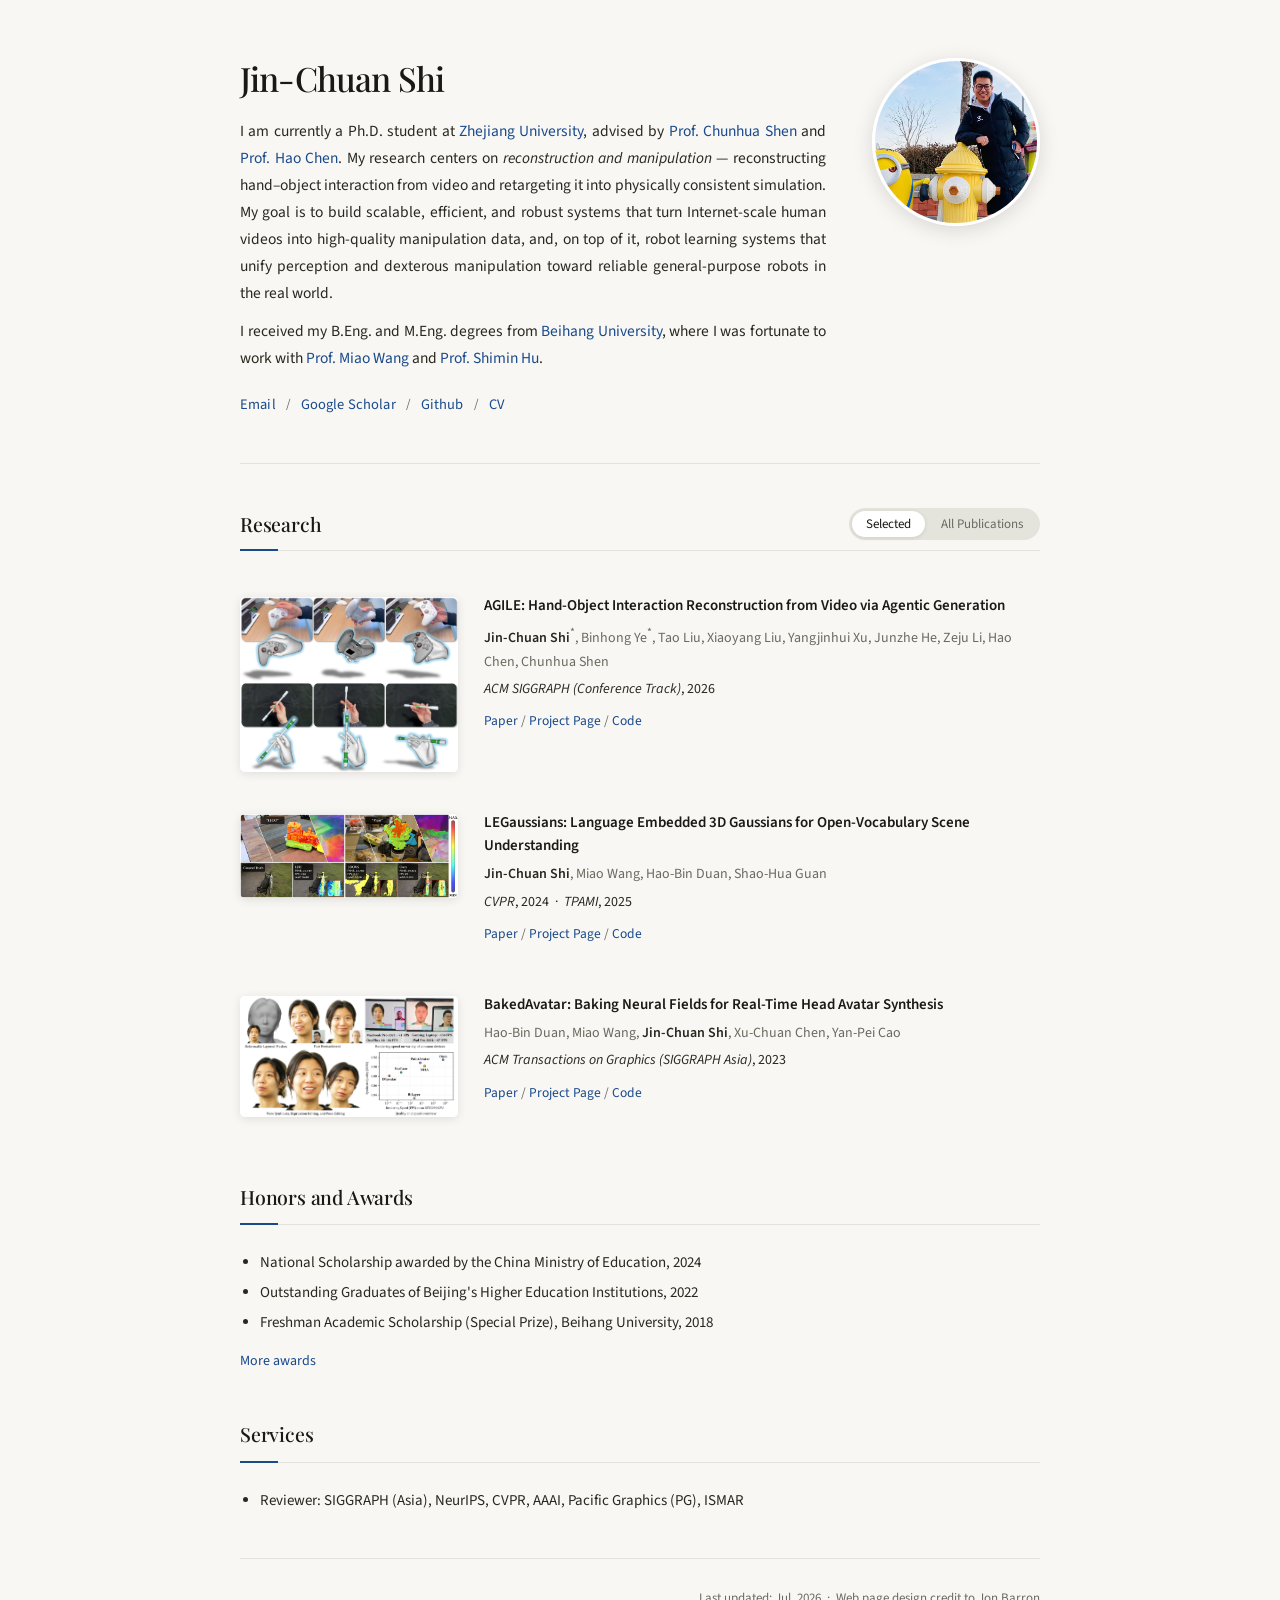
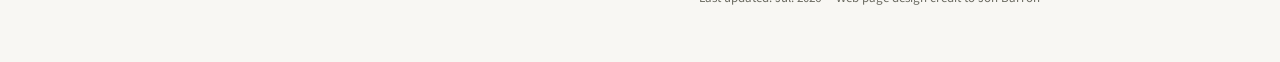
==== index.html @ 2dc66982 "homepage: sync reviewer list with CV (add CVPR, AAAI; drop publisher prefixes)" ====
<!DOCTYPE HTML>
<html lang="en">

<head>
  <meta charset="UTF-8">
  <title>Jin-Chuan Shi</title>
  <meta name="author" content="Jin-Chuan Shi">
  <meta name="viewport" content="width=device-width, initial-scale=1">
  <link rel="preconnect" href="https://fonts.googleapis.com">
  <link rel="preconnect" href="https://fonts.gstatic.com" crossorigin>
  <link href="https://fonts.googleapis.com/css2?family=Playfair+Display:wght@400;500;600&family=Source+Sans+3:ital,wght@0,300;0,400;0,600;1,400&display=swap" rel="stylesheet">
  <link rel="stylesheet" type="text/css" href="stylesheet.css">
  <link rel="icon" href="img/jinchuan.jpg">
</head>

<body>
  <div class="container">

    <!-- ① PROFILE -->
    <header class="profile-section">
      <div class="bio">
        <h1 class="name">Jin-Chuan Shi</h1>
        <div class="bio-text">
          <p>
            I am currently a Ph.D. student at <a href="https://www.zju.edu.cn/">Zhejiang University</a>,
            advised by <a href="https://cshen.github.io/">Prof. Chunhua Shen</a> and
            <a href="https://stan-haochen.github.io/">Prof. Hao Chen</a>.
            My research centers on <em>reconstruction and manipulation</em> — reconstructing
            hand–object interaction from video and retargeting it into physically consistent
            simulation. My goal is to build scalable, efficient, and robust systems that turn
            Internet-scale human videos into high-quality manipulation data, and, on top of it,
            robot learning systems that unify perception and dexterous manipulation toward
            reliable general-purpose robots in the real world.
          </p>
          <p>
            I received my B.Eng. and M.Eng. degrees from <a href="https://www.buaa.edu.cn/">Beihang University</a>,
            where I was fortunate to work with <a href="http://miaowang.me/">Prof. Miao Wang</a> and
            <a href="https://cg.cs.tsinghua.edu.cn/shimin.htm">Prof. Shimin Hu</a>.
          </p>
        </div>
        <nav class="social-links">
          <a href="mailto:jinchuanshi@zju.edu.cn">Email</a>
          <span class="divider">/</span>
          <a href="https://scholar.google.com/citations?user=N1Imm0oAAAAJ">Google Scholar</a>
          <span class="divider">/</span>
          <a href="https://github.com/Chuan-10">Github</a>
          <span class="divider">/</span>
          <a href="cv/cv.pdf">CV</a>
          <!-- <span class="divider">/</span>
          <a href="blog/index.html">Blog</a> -->
        </nav>
      </div>
      <div class="photo-wrapper">
        <a href="img/jinchuan.jpg">
          <img src="img/jinchuan.jpg" alt="Jin-Chuan Shi" class="profile-photo">
        </a>
      </div>
    </header>

    <!-- ② RESEARCH (tabbed: Selected / All Publications) -->
    <section id="research">
      <div class="research-header">
        <h2 class="section-heading-inline">Research</h2>
        <div class="tab-toggle">
          <button class="tab-btn active" onclick="showResearchTab('selected')">Selected</button>
          <button class="tab-btn" onclick="showResearchTab('all')">All Publications</button>
        </div>
      </div>

      <div id="tab-selected">
      <div class="papers">

        <!-- AGILE -->
        <div class="paper" onmouseout="agile_stop()" onmouseover="agile_start()">
          <div class="paper-thumb">
            <div class="one">
              <div class="two" id="agile_image"></div>
              <img src="img/agile.png" alt="AGILE">
            </div>
          </div>
          <div class="paper-meta">
            <p class="paper-title">AGILE: Hand-Object Interaction Reconstruction from Video via Agentic Generation</p>
            <p class="paper-authors">
              <strong>Jin-Chuan Shi</strong><sup>*</sup>,
              Binhong Ye<sup>*</sup>,
              Tao Liu,
              Xiaoyang Liu,
              Yangjinhui Xu,
              Junzhe He,
              Zeju Li,
              <a href="https://stan-haochen.github.io/">Hao Chen</a>,
              <a href="https://cshen.github.io/">Chunhua Shen</a>
            </p>
            <p class="paper-venue"><em>ACM SIGGRAPH (Conference Track)</em>, 2026</p>
            <p class="paper-links">
              <a href="https://arxiv.org/abs/2602.04672">Paper</a> /
              <a href="https://agile-hoi.github.io/">Project Page</a> /
              <a href="https://github.com/Chuan-10/AGILE">Code</a>
            </p>
          </div>
        </div>
        <script type="text/javascript">
          function agile_start() { document.getElementById('agile_image').style.opacity = "1"; }
          function agile_stop()  { document.getElementById('agile_image').style.opacity = "0"; }
          agile_stop();
        </script>

        <!-- LEGaussians -->
        <div class="paper" onmouseout="legaussian_stop()" onmouseover="legaussian_start()">
          <div class="paper-thumb">
            <div class="one">
              <div class="two" id="legaussian_image">
                <video width="100%" muted autoplay loop>
                  <source src="img/legaussian_none.mp4" type="video/mp4">
                </video>
              </div>
              <img src="img/legaussian.png" alt="LEGaussians">
            </div>
          </div>
          <div class="paper-meta">
            <p class="paper-title">LEGaussians: Language Embedded 3D Gaussians for Open-Vocabulary Scene Understanding</p>
            <p class="paper-authors">
              <strong>Jin-Chuan Shi</strong>,
              <a href="http://miaowang.me/">Miao Wang</a>,
              <a href="https://scholar.google.com/citations?user=LTzbpW8AAAAJ&hl=zh-CN">Hao-Bin Duan</a>,
              Shao-Hua Guan
            </p>
            <p class="paper-venue"><em>CVPR</em>, 2024 &nbsp;·&nbsp; <em>TPAMI</em>, 2025</p>
            <p class="paper-links">
              <a href="https://arxiv.org/pdf/2311.18482.pdf">Paper</a> /
              <a href="https://buaavrcg.github.io/LEGaussians/">Project Page</a> /
              <a href="https://github.com/Chuan-10/LEGaussians">Code</a>
            </p>
          </div>
        </div>
        <script type="text/javascript">
          function legaussian_start() { document.getElementById('legaussian_image').style.opacity = "1"; }
          function legaussian_stop()  { document.getElementById('legaussian_image').style.opacity = "0"; }
          legaussian_stop();
        </script>

        <!-- BakedAvatar -->
        <div class="paper" onmouseout="bakedavatar_stop()" onmouseover="bakedavatar_start()">
          <div class="paper-thumb">
            <div class="one">
              <div class="two" id="bakedavatar_image">
                <video width="100%" muted autoplay loop>
                  <source src="img/bakedavatar_none.mp4" type="video/mp4">
                </video>
              </div>
              <img src="img/bakedavatar.png" alt="BakedAvatar">
            </div>
          </div>
          <div class="paper-meta">
            <p class="paper-title">BakedAvatar: Baking Neural Fields for Real-Time Head Avatar Synthesis</p>
            <p class="paper-authors">
              <a href="https://scholar.google.com/citations?user=LTzbpW8AAAAJ&hl=zh-CN">Hao-Bin Duan</a>,
              <a href="http://miaowang.me/">Miao Wang</a>,
              <strong>Jin-Chuan Shi</strong>,
              Xu-Chuan Chen,
              <a href="https://yanpei.me/">Yan-Pei Cao</a>
            </p>
            <p class="paper-venue"><em>ACM Transactions on Graphics (SIGGRAPH Asia)</em>, 2023</p>
            <p class="paper-links">
              <a href="https://arxiv.org/abs/2311.05521">Paper</a> /
              <a href="https://buaavrcg.github.io/BakedAvatar/">Project Page</a> /
              <a href="https://github.com/buaavrcg/BakedAvatar">Code</a>
            </p>
          </div>
        </div>
        <script type="text/javascript">
          function bakedavatar_start() { document.getElementById('bakedavatar_image').style.opacity = "1"; }
          function bakedavatar_stop()  { document.getElementById('bakedavatar_image').style.opacity = "0"; }
          bakedavatar_stop();
        </script>

      </div>
      </div><!-- /tab-selected -->

      <!-- All Publications panel -->
      <div id="tab-all" style="display:none">
      <ul class="pub-list">

        <li class="pub-item">
          <p class="pub-title">HORIZON: Recoverability-Governed Curriculum for Physical-Domain Scaling</p>
          <p class="pub-authors">Chenhao Bai, Liqin Lu, Kaijun Wang, Hui Chen, <strong>Jin-Chuan Shi</strong>, Yuyang Liu, <a href="https://stan-haochen.github.io/">Hao Chen</a>, <a href="https://cshen.github.io/">Chunhua Shen</a></p>
          <p class="pub-venue"><em>arXiv</em>, 2026 &nbsp;·&nbsp; <a href="https://arxiv.org/abs/2606.05143">Paper</a></p>
        </li>

        <li class="pub-item">
          <p class="pub-title">TriSplat: Simulation-Ready Feed-Forward 3D Scene Reconstruction</p>
          <p class="pub-authors"><a href="https://lhmd.top/">Weijie Wang</a><sup>*</sup>, Zimu Li<sup>*</sup>, <strong>Jin-Chuan Shi</strong>, <a href="https://steve-zeyu-zhang.github.io/">Zeyu Zhang</a>, <a href="https://botaoye.github.io/">Botao Ye</a>, <a href="https://people.inf.ethz.ch/~pomarc/">Marc Pollefeys</a>, <a href="https://donydchen.github.io/">Donny Y. Chen</a>, <a href="https://bohanzhuang.github.io/">Bohan Zhuang</a></p>
          <p class="pub-venue"><em>arXiv</em>, 2026 &nbsp;·&nbsp; <a href="https://arxiv.org/abs/2605.26115">Paper</a> / <a href="https://huggingface.co/papers/2605.26115">HF</a> / <a href="https://lhmd.top/trisplat">Project Page</a> / <a href="https://github.com/ziplab/TriSplat">Code</a></p>
        </li>

        <li class="pub-item">
          <p class="pub-title">AGILE: Hand-Object Interaction Reconstruction from Video via Agentic Generation</p>
          <p class="pub-authors"><strong>Jin-Chuan Shi</strong><sup>*</sup>, Binhong Ye<sup>*</sup>, Tao Liu, Xiaoyang Liu, Yangjinhui Xu, Junzhe He, Zeju Li, <a href="https://stan-haochen.github.io/">Hao Chen</a>, <a href="https://cshen.github.io/">Chunhua Shen</a></p>
          <p class="pub-venue"><em>ACM SIGGRAPH (Conference Track)</em>, 2026 &nbsp;·&nbsp; <a href="https://arxiv.org/abs/2602.04672">Paper</a> / <a href="https://agile-hoi.github.io/">Project Page</a> / <a href="https://github.com/Chuan-10/AGILE">Code</a></p>
        </li>

        <li class="pub-item">
          <p class="pub-title">AoE: Always-on Egocentric Human Video Collection for Embodied AI</p>
          <p class="pub-authors">Bowen Yang, Zishuo Li, Yang Sun, Changtao Miao, Yifan Yang, Man Luo, Xiaotong Yan, Feng Jiang, <strong>Jin-Chuan Shi</strong>, Yankai Fu, Ning Chen, Junkai Zhao, Pengwei Wang, Guocai Yao, Shanghang Zhang, Hao Chen, Zhe Li, Kai Zhu</p>
          <p class="pub-venue"><em>CVPR Workshop (EmbodiedAIinLife)</em>, 2026 &nbsp;·&nbsp; <a href="https://arxiv.org/abs/2602.23893">Paper</a></p>
        </li>

        <li class="pub-item">
          <p class="pub-title">Mono4DEditor: Text-Driven 4D Scene Editing from Monocular Video via Point-Level Localization of Language-Embedded Gaussians</p>
          <p class="pub-authors"><strong>Jin-Chuan Shi</strong><sup>*</sup>, Chengye Su<sup>*</sup>, Jiajun Wang, <a href="https://faculty.runi.ac.il/arik/site/index.asp">Ariel Shamir</a>, <a href="http://miaowang.me/">Miao Wang</a></p>
          <p class="pub-venue"><em>arXiv</em>, 2025 &nbsp;·&nbsp; <a href="https://arxiv.org/abs/2510.09438v1">Paper</a></p>
        </li>

        <li class="pub-item">
          <p class="pub-title">LEGaussians: Language Embedded 3D Gaussians for Open-Vocabulary Scene Understanding</p>
          <p class="pub-authors"><strong>Jin-Chuan Shi</strong>, <a href="http://miaowang.me/">Miao Wang</a>, <a href="https://scholar.google.com/citations?user=LTzbpW8AAAAJ&hl=zh-CN">Hao-Bin Duan</a>, Shao-Hua Guan</p>
          <p class="pub-venue"><em>CVPR</em>, 2024 &nbsp;·&nbsp; <em>TPAMI</em>, 2025 &nbsp;·&nbsp; <a href="https://arxiv.org/pdf/2311.18482.pdf">Paper</a> / <a href="https://buaavrcg.github.io/LEGaussians/">Project Page</a> / <a href="https://github.com/Chuan-10/LEGaussians">Code</a></p>
        </li>

        <li class="pub-item">
          <p class="pub-title">BakedAvatar: Baking Neural Fields for Real-Time Head Avatar Synthesis</p>
          <p class="pub-authors"><a href="https://scholar.google.com/citations?user=LTzbpW8AAAAJ&hl=zh-CN">Hao-Bin Duan</a>, <a href="http://miaowang.me/">Miao Wang</a>, <strong>Jin-Chuan Shi</strong>, Xu-Chuan Chen, <a href="https://yanpei.me/">Yan-Pei Cao</a></p>
          <p class="pub-venue"><em>ACM Transactions on Graphics (SIGGRAPH Asia)</em>, 2023 &nbsp;·&nbsp; <a href="https://arxiv.org/abs/2311.05521">Paper</a> / <a href="https://buaavrcg.github.io/BakedAvatar/">Project Page</a> / <a href="https://github.com/buaavrcg/BakedAvatar">Code</a></p>
        </li>

        <li class="pub-item">
          <p class="pub-title">SceneFusion: Room-Scale Environmental Fusion for Efficient Traveling Between Separate Virtual Environments</p>
          <p class="pub-authors"><a href="http://miaowang.me/">Miao Wang</a>, <a href="https://scholar.google.com/citations?user=2h1R-cMAAAAJ&hl=en">Yi-Jun Li</a>, <strong>Jin-Chuan Shi</strong>, <a href="https://www.inf.uni-hamburg.de/en/inst/ab/hci/people/steinicke.html">Frank Steinicke</a></p>
          <p class="pub-venue"><em>IEEE Transactions on Visualization and Computer Graphics</em>, 2023 &nbsp;·&nbsp; <a href="https://ieeexplore.ieee.org/document/10113740">Paper</a></p>
        </li>

        <li class="pub-item">
          <p class="pub-title">Bullet Comments for 360° Video</p>
          <p class="pub-authors"><a href="https://scholar.google.com/citations?user=2h1R-cMAAAAJ&hl=en">Yi-Jun Li</a>, <strong>Jin-Chuan Shi</strong>, <a href="https://fanglue.github.io/">Fang-Lue Zhang</a>, <a href="http://miaowang.me/">Miao Wang</a></p>
          <p class="pub-venue"><em>IEEE VR</em>, 2022 &nbsp;·&nbsp; <a href="https://ieeexplore.ieee.org/abstract/document/9756782">Paper</a></p>
        </li>

        <li class="pub-item">
          <p class="pub-title">Scene-Context-Aware Indoor Object Selection and Movement in VR</p>
          <p class="pub-authors"><a href="http://miaowang.me/">Miao Wang</a>, Ziming Ye, <strong>Jin-Chuan Shi</strong>, <a href="https://www.yongliangyang.net/">Yong-Liang Yang</a></p>
          <p class="pub-venue"><em>IEEE VR</em>, 2021 &nbsp;·&nbsp; <a href="https://ieeexplore.ieee.org/document/9417774">Paper</a></p>
        </li>

      </ul>
      </div><!-- /tab-all -->

    </section>

    <script type="text/javascript">
      function showResearchTab(tab) {
        document.getElementById('tab-selected').style.display = tab === 'selected' ? '' : 'none';
        document.getElementById('tab-all').style.display     = tab === 'all'      ? '' : 'none';
        document.querySelectorAll('.tab-btn').forEach(function(btn, i) {
          btn.classList.toggle('active', (tab === 'selected' && i === 0) || (tab === 'all' && i === 1));
        });
      }
    </script>

    <!-- ③ HONORS AND AWARDS -->
    <section id="honors">
      <h2 class="section-heading">Honors and Awards</h2>
      <ul class="simple-list">
        <li>National Scholarship awarded by the China Ministry of Education, 2024</li>
        <li>Outstanding Graduates of Beijing's Higher Education Institutions, 2022</li>
        <li>Freshman Academic Scholarship (Special Prize), Beihang University, 2018</li>
      </ul>
      <details>
        <summary>More awards</summary>
        <ul class="simple-list details-list">
          <li>Outstanding Graduate Student, Beihang University, 2024</li>
          <li>Freshman Academic Scholarship, Beihang University, 2022</li>
          <li>Outstanding Academic Scholarship, Beihang University, 2019, 2020, 2021, 2023</li>
          <li>Outstanding Student Leader Award, Beihang University, 2019, 2020, 2021</li>
          <li>Outstanding Social Work Scholarship, Beihang University, 2019, 2020, 2021</li>
        </ul>
      </details>
    </section>

    <!-- ⑤ SERVICES -->
    <section id="services">
      <h2 class="section-heading">Services</h2>
      <ul class="simple-list">
        <li>Reviewer: SIGGRAPH (Asia), NeurIPS, CVPR, AAAI, Pacific Graphics (PG), ISMAR</li>
      </ul>
    </section>

    <!-- ⑥ FOOTER -->
    <footer>
      <p>
        Last updated: Jul. 2026 &nbsp;·&nbsp;
        Web page design credit to <a href="https://jonbarron.info">Jon Barron</a>
      </p>
    </footer>

  </div>
</body>

</html>
---- stylesheet.css ----
@import url('https://fonts.googleapis.com/css2?family=Playfair+Display:wght@400;500;600&family=Source+Sans+3:ital,wght@0,300;0,400;0,600;1,400&display=swap');

:root {
  --bg:          #F8F7F3;
  --text:        #28281F;
  --text-muted:  #6A6A60;
  --heading:     #1A1A14;
  --link:        #1A4A8C;
  --link-hover:  #B8540A;
  --border:      #E5E4DC;
  --accent:      #1A4A8C;
  --font-serif:  'Playfair Display', Georgia, serif;
  --font-sans:   'Source Sans 3', 'Helvetica Neue', Arial, sans-serif;
  --max-w:       880px;
  --thumb-w:     218px;
}

*, *::before, *::after { box-sizing: border-box; margin: 0; padding: 0; }

html { scroll-behavior: smooth; }

body {
  background: var(--bg);
  color: var(--text);
  font-family: var(--font-sans);
  font-size: 15.5px;
  font-weight: 400;
  line-height: 1.74;
  -webkit-font-smoothing: antialiased;
  -moz-osx-font-smoothing: grayscale;
}

a {
  color: var(--link);
  text-decoration: none;
  transition: color 0.18s ease;
}
a:hover, a:focus { color: var(--link-hover); }

strong { font-weight: 600; color: inherit; }

/* ── CONTAINER ── */
@keyframes fadeUp {
  from { opacity: 0; transform: translateY(14px); }
  to   { opacity: 1; transform: translateY(0); }
}

.container {
  max-width: var(--max-w);
  margin: 0 auto;
  padding: 58px 40px 52px;
  animation: fadeUp 0.45s ease both;
}

/* ── PROFILE ── */
.profile-section {
  display: flex;
  align-items: flex-start;
  gap: 46px;
  padding-bottom: 46px;
  margin-bottom: 44px;
  border-bottom: 1px solid var(--border);
}

.bio { flex: 1; min-width: 0; }

.name {
  font-family: var(--font-serif);
  font-size: 2.1rem;
  font-weight: 500;
  color: var(--heading);
  letter-spacing: -0.025em;
  line-height: 1.2;
  margin-bottom: 20px;
}

.bio-text p {
  margin-bottom: 11px;
  text-align: justify;
  hyphens: auto;
}

.social-links {
  margin-top: 20px;
  display: flex;
  align-items: center;
  gap: 10px;
  flex-wrap: wrap;
}

.social-links a {
  font-size: 14.5px;
  letter-spacing: 0.01em;
}

.divider {
  color: var(--text-muted);
  font-size: 13px;
}

.photo-wrapper {
  flex-shrink: 0;
  width: 168px;
}

.profile-photo {
  width: 168px;
  height: 168px;
  object-fit: cover;
  border-radius: 50%;
  border: 3px solid #fff;
  box-shadow: 0 4px 20px rgba(0, 0, 0, 0.13);
  display: block;
  transition: transform 0.3s ease, box-shadow 0.3s ease;
}

.profile-photo:hover {
  transform: scale(1.04);
  box-shadow: 0 8px 30px rgba(0, 0, 0, 0.18);
}

/* ── RESEARCH TAB TOGGLE ── */
.research-header {
  display: flex;
  align-items: center;
  justify-content: space-between;
  margin-bottom: 24px;
  padding-bottom: 10px;
  border-bottom: 1px solid var(--border);
  position: relative;
}

.research-header::after {
  content: '';
  position: absolute;
  bottom: -1px;
  left: 0;
  width: 38px;
  height: 2px;
  background: var(--accent);
}

.section-heading-inline {
  font-family: var(--font-serif);
  font-size: 1.22rem;
  font-weight: 500;
  color: var(--heading);
  letter-spacing: -0.01em;
  line-height: 1.2;
}

.tab-toggle {
  display: flex;
  gap: 2px;
  background: var(--border);
  border-radius: 20px;
  padding: 3px;
}

.tab-btn {
  background: none;
  border: none;
  cursor: pointer;
  font-family: var(--font-sans);
  font-size: 13px;
  color: var(--text-muted);
  padding: 4px 14px;
  border-radius: 17px;
  transition: background 0.18s ease, color 0.18s ease;
}

.tab-btn.active {
  background: #fff;
  color: var(--heading);
  box-shadow: 0 1px 4px rgba(0, 0, 0, 0.10);
}

.tab-btn:hover:not(.active) { color: var(--text); }

/* ── SECTION HEADINGS ── */
section { margin-bottom: 44px; }

.section-heading {
  font-family: var(--font-serif);
  font-size: 1.22rem;
  font-weight: 500;
  color: var(--heading);
  letter-spacing: -0.01em;
  margin-bottom: 24px;
  padding-bottom: 10px;
  border-bottom: 1px solid var(--border);
  position: relative;
}

.section-heading::after {
  content: '';
  position: absolute;
  bottom: -1px;
  left: 0;
  width: 38px;
  height: 2px;
  background: var(--accent);
}

/* ── PAPERS ── */
.papers { display: flex; flex-direction: column; }

.paper {
  display: flex;
  gap: 26px;
  padding: 20px 0;
}

/* thumbnail container — preserves the hover-video overlay mechanic */
.paper-thumb {
  flex-shrink: 0;
  width: var(--thumb-w);
  display: flex;
  align-items: flex-start;
  padding-top: 2px;
}

.one {
  width: var(--thumb-w);
  position: relative;
  border-radius: 5px;
  overflow: hidden;
  box-shadow: 0 2px 10px rgba(0, 0, 0, 0.10);
}

.one > img {
  width: 100%;
  height: auto;
  display: block;
}

.two {
  position: absolute;
  inset: 0;
  width: 100%;
  height: 100%;
  transition: opacity 0.22s ease-in-out;
  -moz-transition: opacity 0.22s ease-in-out;
  -webkit-transition: opacity 0.22s ease-in-out;
}

.two video {
  width: 100%;
  height: 100%;
  object-fit: cover;
  display: block;
}

/* paper text */
.paper-meta { flex: 1; min-width: 0; }

.paper-title {
  font-size: 15px;
  font-weight: 600;
  color: var(--heading);
  line-height: 1.5;
  margin-bottom: 5px;
}

.paper-authors {
  font-size: 14px;
  color: var(--text-muted);
  margin-bottom: 3px;
}

.paper-authors strong {
  color: var(--text);
  font-weight: 600;
}

/* author homepage links: match text, not blue, no underline */
.paper-authors a, .pub-authors a {
  color: inherit;
  text-decoration: none;
}
.paper-authors a:hover, .pub-authors a:hover {
  color: var(--link-hover);
}

.paper-venue {
  font-size: 14px;
  margin-bottom: 8px;
}

.paper-links {
  font-size: 13.5px;
  color: var(--text-muted);
  margin-bottom: 8px;
}

.paper-links a { font-size: 13.5px; }

.paper-abstract {
  font-size: 13.5px;
  color: var(--text-muted);
  line-height: 1.65;
  text-align: justify;
  hyphens: auto;
}

/* ── ABSTRACT TOGGLE ── */
.abstract-details {
  margin-top: 7px;
}

.abstract-details > summary.abstract-toggle {
  cursor: pointer;
  font-size: 13px;
  color: var(--link);
  user-select: none;
  display: inline-block;
  transition: color 0.18s ease;
  list-style: none;
}

.abstract-details > summary.abstract-toggle::before {
  content: '▸ ';
  font-size: 10px;
  vertical-align: 1px;
}

.abstract-details[open] > summary.abstract-toggle::before {
  content: '▾ ';
}

.abstract-details > summary.abstract-toggle:hover { color: var(--link-hover); }
.abstract-details[open] > summary.abstract-toggle { margin-bottom: 6px; }

/* ── VR PAPERS COLLAPSE ── */
.vr-papers-toggle {
  border-top: none;
}

.vr-papers-toggle > summary {
  cursor: pointer;
  font-size: 14px;
  color: var(--link);
  user-select: none;
  padding: 14px 0;
  display: block;
  transition: color 0.18s ease;
  list-style: none;
}

.vr-papers-toggle > summary::before {
  content: '▸  ';
  font-size: 11px;
  vertical-align: 1px;
}

.vr-papers-toggle[open] > summary::before {
  content: '▾  ';
}

.vr-papers-toggle > summary:hover { color: var(--link-hover); }

/* ── PUBLICATION LIST ── */
.pub-list {
  list-style: none;
  padding: 0;
  display: flex;
  flex-direction: column;
  gap: 18px;
}

.pub-item {
  padding-bottom: 18px;
  border-bottom: 1px solid var(--border);
}

.pub-item:last-child {
  border-bottom: none;
  padding-bottom: 0;
}

.pub-title {
  font-size: 15px;
  font-weight: 600;
  color: var(--heading);
  line-height: 1.5;
  margin-bottom: 4px;
}

.pub-authors {
  font-size: 13.5px;
  color: var(--text-muted);
  margin-bottom: 3px;
}

.pub-authors strong {
  color: var(--text);
  font-weight: 600;
}

.pub-venue {
  font-size: 13.5px;
  color: var(--text-muted);
}

/* ── SIMPLE LIST (services / awards) ── */
.simple-list {
  list-style: disc;
  padding-left: 20px;
  font-size: 15px;
  line-height: 1.85;
}

.simple-list li { margin-bottom: 2px; }

details { margin-top: 10px; }

details summary {
  cursor: pointer;
  font-size: 14px;
  color: var(--link);
  user-select: none;
  display: inline-block;
  transition: color 0.18s ease;
}

details summary:hover { color: var(--link-hover); }
details[open] summary { margin-bottom: 10px; }

.details-list { margin-top: 8px; }

/* ── FOOTER ── */
footer {
  padding-top: 28px;
  border-top: 1px solid var(--border);
  text-align: right;
}

footer p, footer a { font-size: 13px; color: var(--text-muted); }
footer a:hover { color: var(--link-hover); }

/* legacy class kept for compatibility */
span.highlight { background-color: #FFF8E6; }

.fade {
  transition: opacity 0.22s ease-in-out;
  -moz-transition: opacity 0.22s ease-in-out;
  -webkit-transition: opacity 0.22s ease-in-out;
}

/* ── RESPONSIVE ── */
@media (max-width: 640px) {
  .container { padding: 38px 22px 44px; }

  .profile-section {
    flex-direction: column-reverse;
    align-items: center;
    text-align: center;
    gap: 28px;
  }

  .bio-text p { text-align: left; }
  .social-links { justify-content: center; }

  .photo-wrapper { width: 140px; }
  .profile-photo { width: 140px; height: 140px; }

  .paper { flex-direction: column; }
  .paper-thumb { width: 100%; justify-content: center; }
}
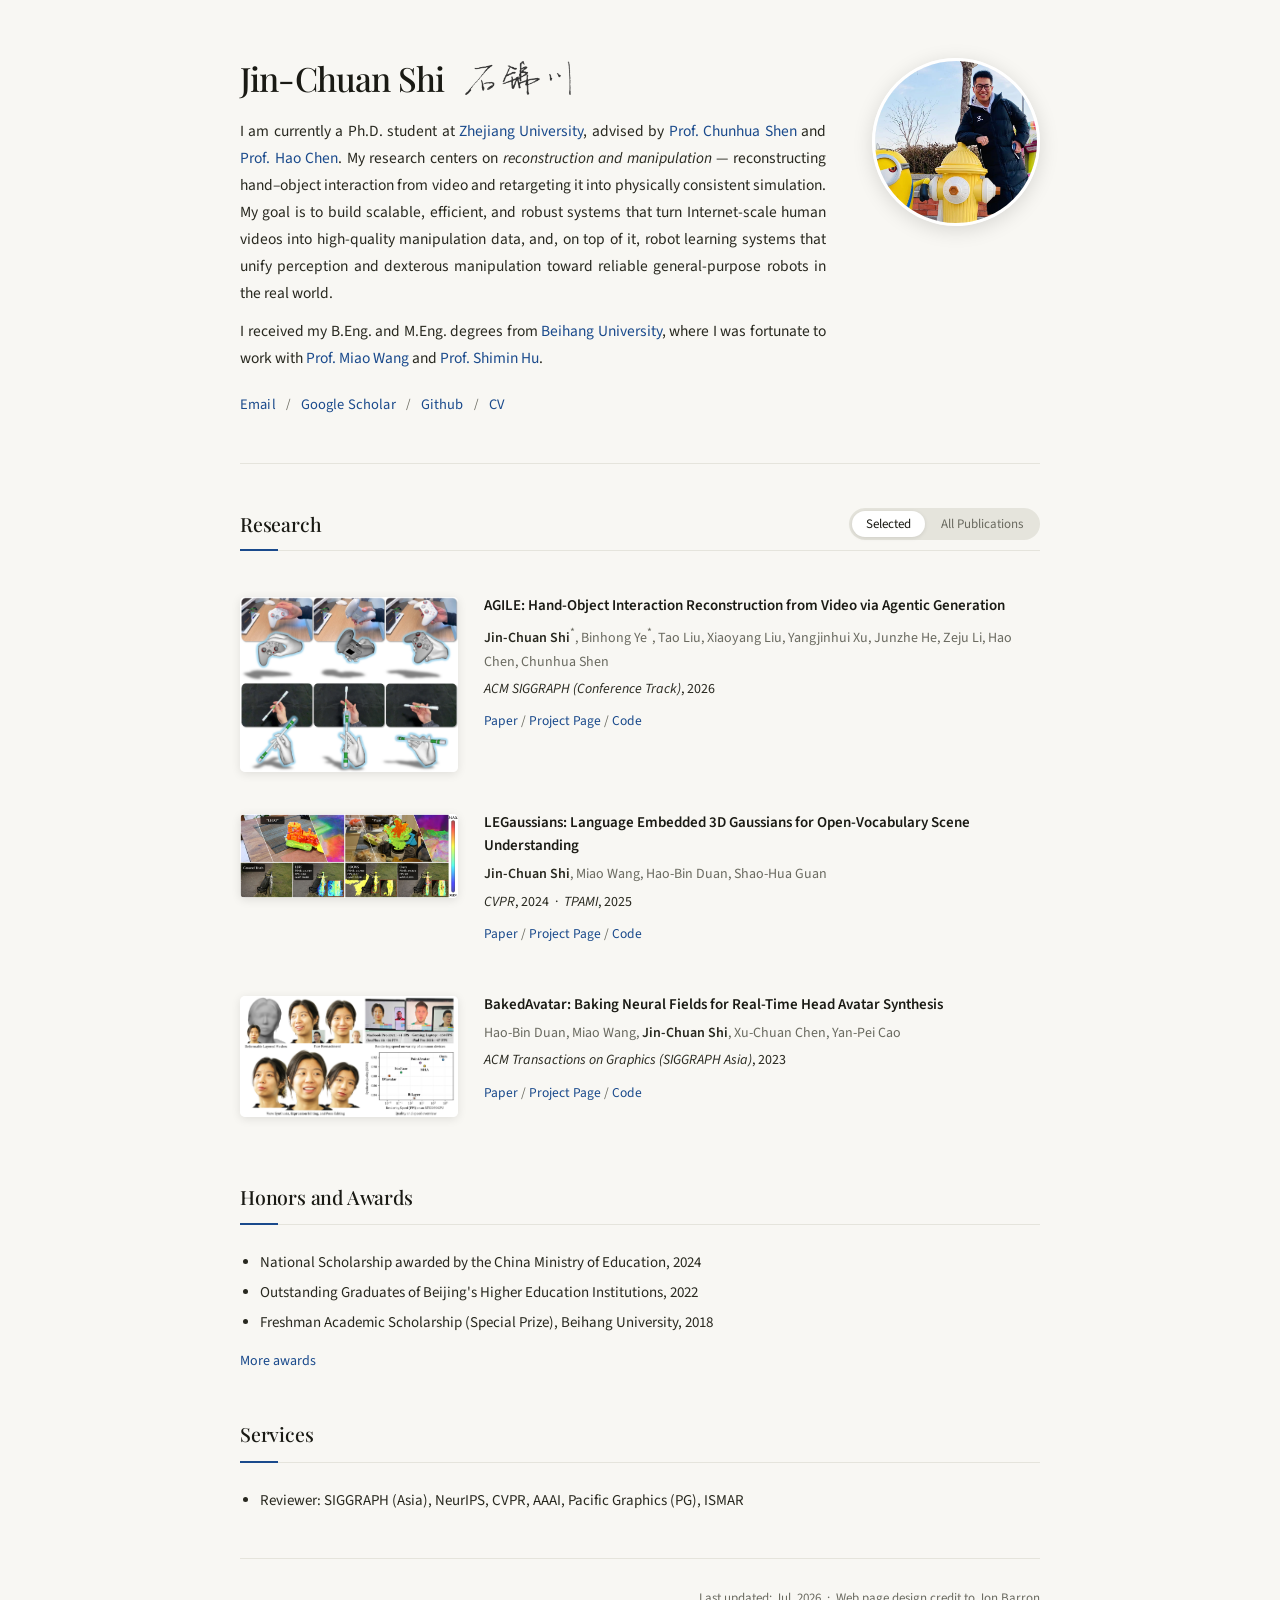
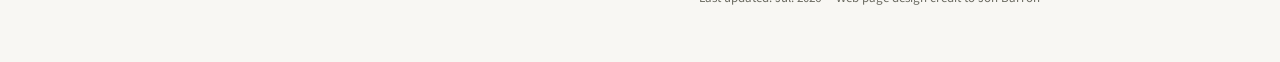
==== commit 717f2337: "homepage: add handwritten Chinese signature beside the name Convert sjc-签名.jpg to a background-free " ====
--- a/index.html
+++ b/index.html
@@ -19,7 +19,10 @@
     <!-- ① PROFILE -->
     <header class="profile-section">
       <div class="bio">
-        <h1 class="name">Jin-Chuan Shi</h1>
+        <div class="name-row">
+          <h1 class="name">Jin-Chuan Shi</h1>
+          <img src="img/signature.png" alt="Jin-Chuan Shi, handwritten Chinese signature" class="signature">
+        </div>
         <div class="bio-text">
           <p>
             I am currently a Ph.D. student at <a href="https://www.zju.edu.cn/">Zhejiang University</a>,
--- a/stylesheet.css
+++ b/stylesheet.css
@@ -64,6 +64,13 @@
 
 .bio { flex: 1; min-width: 0; }
 
+.name-row {
+  display: flex;
+  align-items: baseline;
+  gap: 18px;
+  margin-bottom: 20px;
+}
+
 .name {
   font-family: var(--font-serif);
   font-size: 2.1rem;
@@ -71,7 +78,17 @@
   color: var(--heading);
   letter-spacing: -0.025em;
   line-height: 1.2;
-  margin-bottom: 20px;
+  margin-bottom: 0;
+}
+
+/* Handwritten Chinese signature, set beside the romanized name */
+.signature {
+  height: 2.5rem;
+  width: auto;
+  align-self: center;
+  opacity: 0.88;
+  /* the source ink is near-black; nudge it toward the heading color */
+  filter: contrast(1.05);
 }
 
 .bio-text p {
@@ -460,6 +477,8 @@
 
   .bio-text p { text-align: left; }
   .social-links { justify-content: center; }
+  .name-row { justify-content: center; flex-wrap: wrap; gap: 14px; }
+  .signature { height: 2.2rem; }
 
   .photo-wrapper { width: 140px; }
   .profile-photo { width: 140px; height: 140px; }
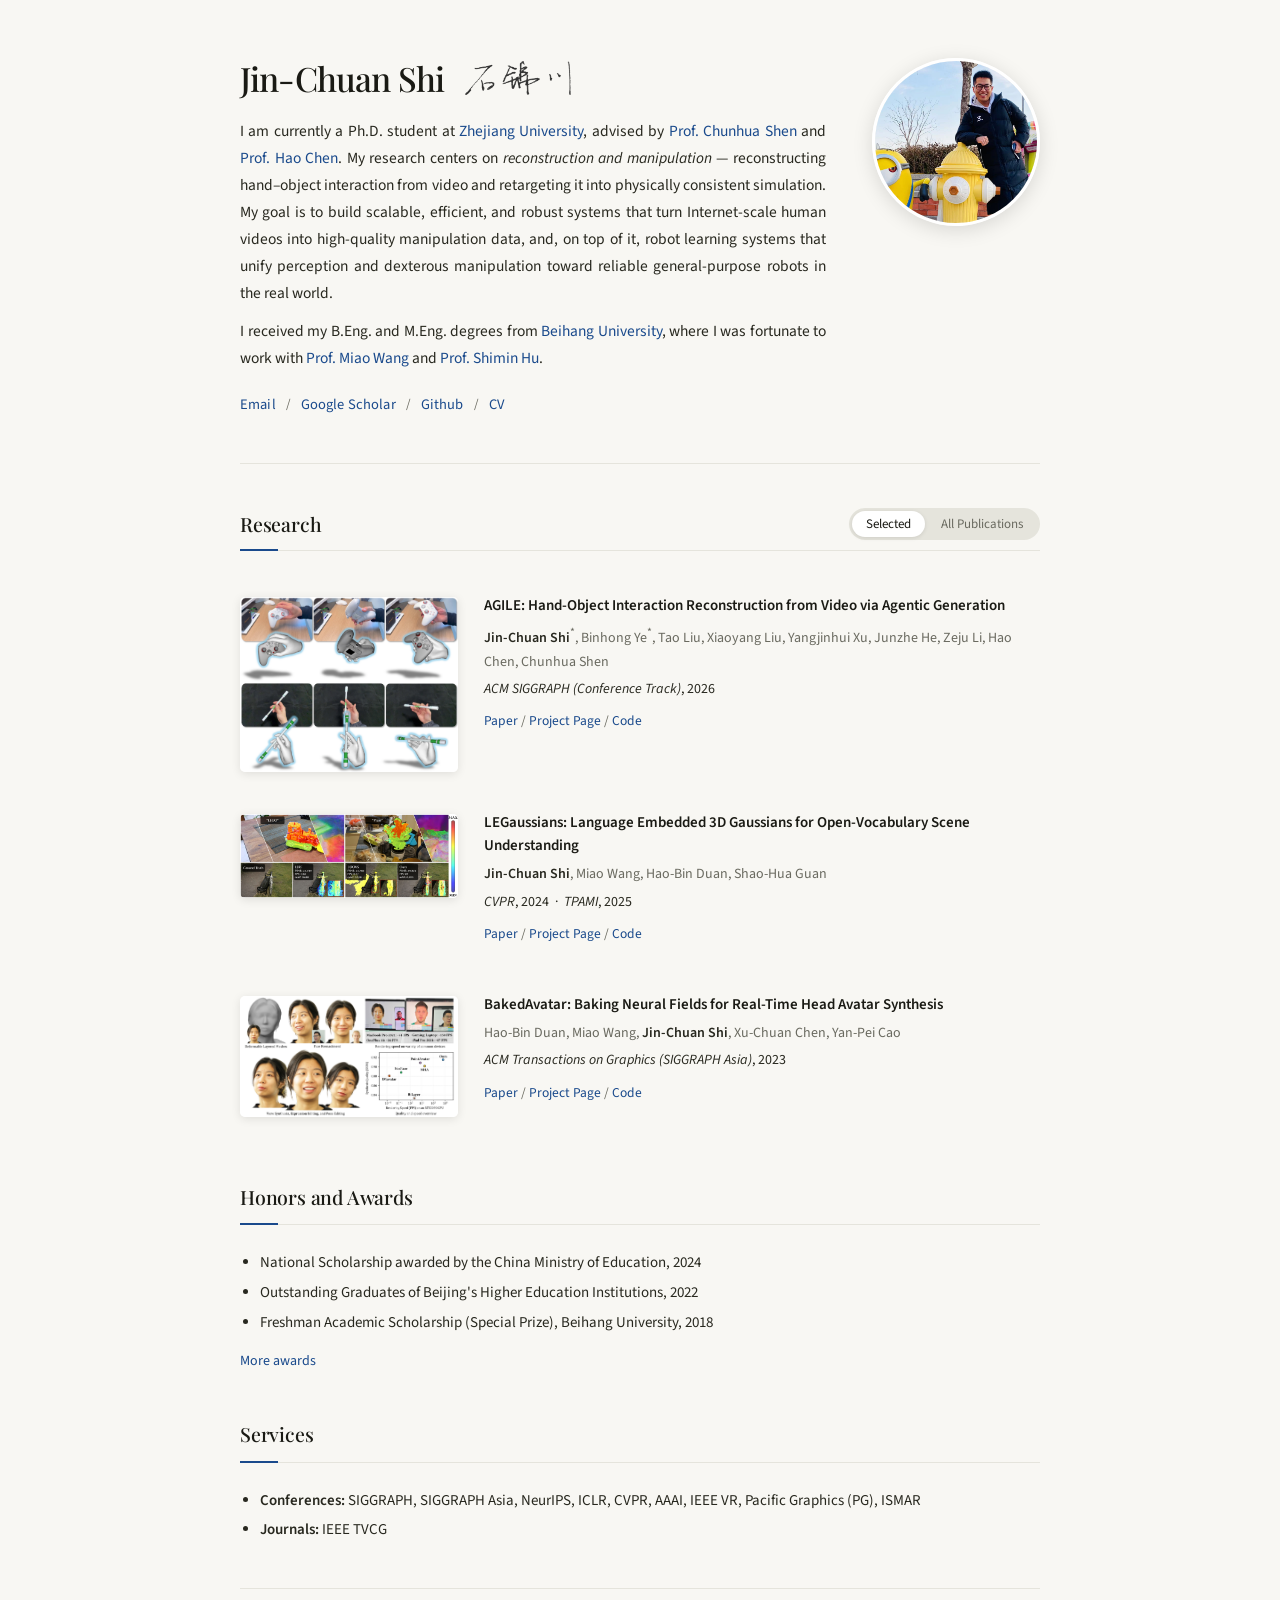
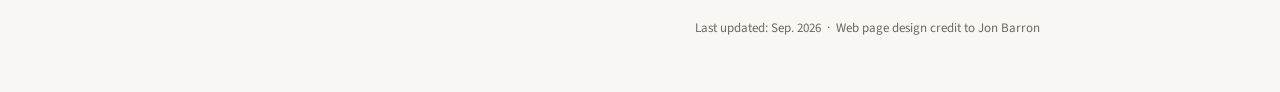
==== commit 46b20f9b: "Update reviewer services in homepage and CV" ====
--- a/index.html
+++ b/index.html
@@ -283,14 +283,15 @@
     <section id="services">
       <h2 class="section-heading">Services</h2>
       <ul class="simple-list">
-        <li>Reviewer: SIGGRAPH (Asia), NeurIPS, CVPR, AAAI, Pacific Graphics (PG), ISMAR</li>
+        <li><strong>Conferences:</strong> SIGGRAPH, SIGGRAPH Asia, NeurIPS, ICLR, CVPR, AAAI, IEEE VR, Pacific Graphics (PG), ISMAR</li>
+        <li><strong>Journals:</strong> IEEE TVCG</li>
       </ul>
     </section>
 
     <!-- ⑥ FOOTER -->
     <footer>
       <p>
-        Last updated: Jul. 2026 &nbsp;·&nbsp;
+        Last updated: Sep. 2026 &nbsp;·&nbsp;
         Web page design credit to <a href="https://jonbarron.info">Jon Barron</a>
       </p>
     </footer>
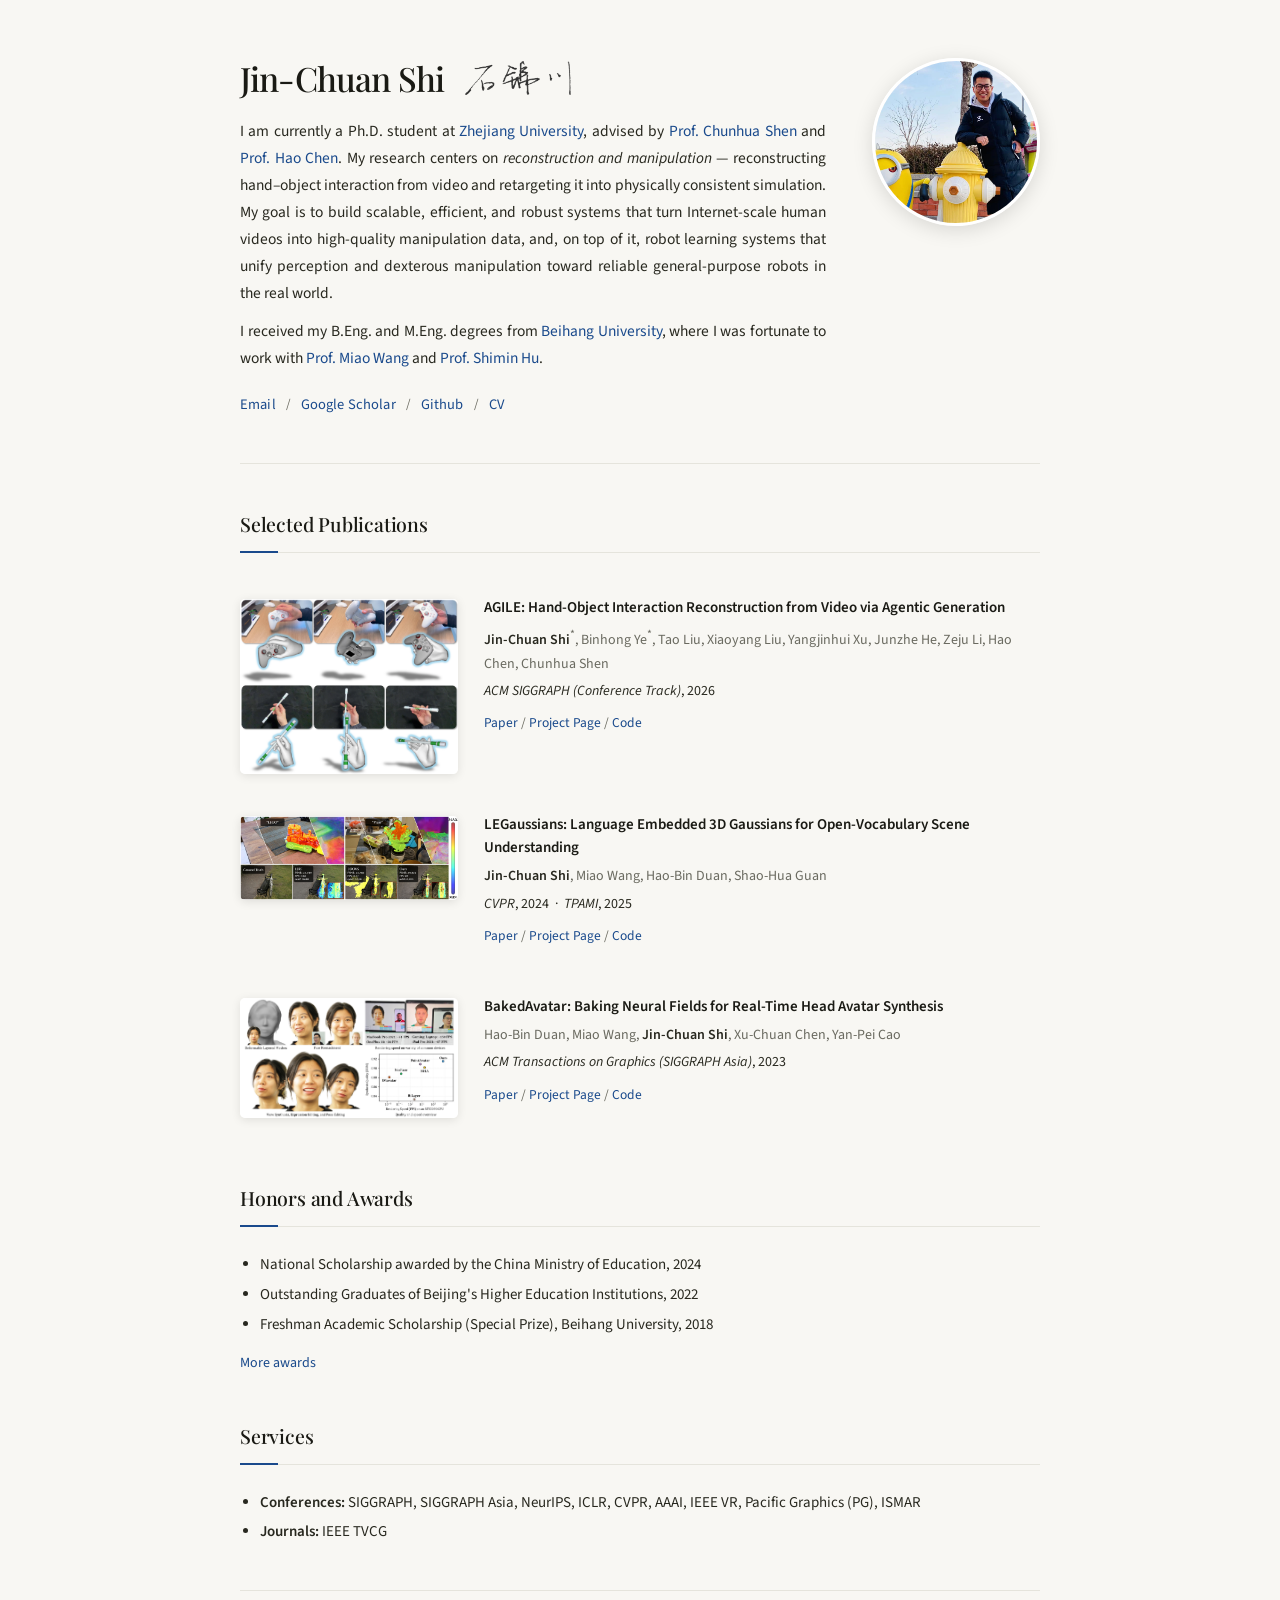
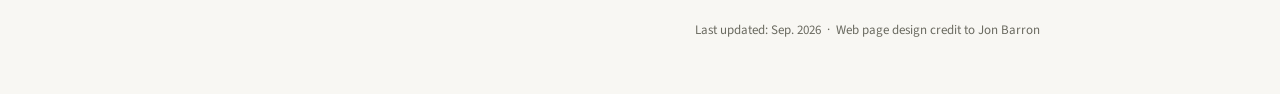
==== commit 7a2d70bc: "Remove full publications tab" ====
--- a/index.html
+++ b/index.html
@@ -60,17 +60,10 @@
       </div>
     </header>
 
-    <!-- ② RESEARCH (tabbed: Selected / All Publications) -->
+    <!-- ② SELECTED PUBLICATIONS -->
     <section id="research">
-      <div class="research-header">
-        <h2 class="section-heading-inline">Research</h2>
-        <div class="tab-toggle">
-          <button class="tab-btn active" onclick="showResearchTab('selected')">Selected</button>
-          <button class="tab-btn" onclick="showResearchTab('all')">All Publications</button>
-        </div>
-      </div>
-
-      <div id="tab-selected">
+      <h2 class="section-heading">Selected Publications</h2>
+
       <div class="papers">
 
         <!-- AGILE -->
@@ -178,86 +171,7 @@
         </script>
 
       </div>
-      </div><!-- /tab-selected -->
-
-      <!-- All Publications panel -->
-      <div id="tab-all" style="display:none">
-      <ul class="pub-list">
-
-        <li class="pub-item">
-          <p class="pub-title">HORIZON: Recoverability-Governed Curriculum for Physical-Domain Scaling</p>
-          <p class="pub-authors">Chenhao Bai, Liqin Lu, Kaijun Wang, Hui Chen, <strong>Jin-Chuan Shi</strong>, Yuyang Liu, <a href="https://stan-haochen.github.io/">Hao Chen</a>, <a href="https://cshen.github.io/">Chunhua Shen</a></p>
-          <p class="pub-venue"><em>arXiv</em>, 2026 &nbsp;·&nbsp; <a href="https://arxiv.org/abs/2606.05143">Paper</a></p>
-        </li>
-
-        <li class="pub-item">
-          <p class="pub-title">TriSplat: Simulation-Ready Feed-Forward 3D Scene Reconstruction</p>
-          <p class="pub-authors"><a href="https://lhmd.top/">Weijie Wang</a><sup>*</sup>, Zimu Li<sup>*</sup>, <strong>Jin-Chuan Shi</strong>, <a href="https://steve-zeyu-zhang.github.io/">Zeyu Zhang</a>, <a href="https://botaoye.github.io/">Botao Ye</a>, <a href="https://people.inf.ethz.ch/~pomarc/">Marc Pollefeys</a>, <a href="https://donydchen.github.io/">Donny Y. Chen</a>, <a href="https://bohanzhuang.github.io/">Bohan Zhuang</a></p>
-          <p class="pub-venue"><em>arXiv</em>, 2026 &nbsp;·&nbsp; <a href="https://arxiv.org/abs/2605.26115">Paper</a> / <a href="https://huggingface.co/papers/2605.26115">HF</a> / <a href="https://lhmd.top/trisplat">Project Page</a> / <a href="https://github.com/ziplab/TriSplat">Code</a></p>
-        </li>
-
-        <li class="pub-item">
-          <p class="pub-title">AGILE: Hand-Object Interaction Reconstruction from Video via Agentic Generation</p>
-          <p class="pub-authors"><strong>Jin-Chuan Shi</strong><sup>*</sup>, Binhong Ye<sup>*</sup>, Tao Liu, Xiaoyang Liu, Yangjinhui Xu, Junzhe He, Zeju Li, <a href="https://stan-haochen.github.io/">Hao Chen</a>, <a href="https://cshen.github.io/">Chunhua Shen</a></p>
-          <p class="pub-venue"><em>ACM SIGGRAPH (Conference Track)</em>, 2026 &nbsp;·&nbsp; <a href="https://arxiv.org/abs/2602.04672">Paper</a> / <a href="https://agile-hoi.github.io/">Project Page</a> / <a href="https://github.com/Chuan-10/AGILE">Code</a></p>
-        </li>
-
-        <li class="pub-item">
-          <p class="pub-title">AoE: Always-on Egocentric Human Video Collection for Embodied AI</p>
-          <p class="pub-authors">Bowen Yang, Zishuo Li, Yang Sun, Changtao Miao, Yifan Yang, Man Luo, Xiaotong Yan, Feng Jiang, <strong>Jin-Chuan Shi</strong>, Yankai Fu, Ning Chen, Junkai Zhao, Pengwei Wang, Guocai Yao, Shanghang Zhang, Hao Chen, Zhe Li, Kai Zhu</p>
-          <p class="pub-venue"><em>CVPR Workshop (EmbodiedAIinLife)</em>, 2026 &nbsp;·&nbsp; <a href="https://arxiv.org/abs/2602.23893">Paper</a></p>
-        </li>
-
-        <li class="pub-item">
-          <p class="pub-title">Mono4DEditor: Text-Driven 4D Scene Editing from Monocular Video via Point-Level Localization of Language-Embedded Gaussians</p>
-          <p class="pub-authors"><strong>Jin-Chuan Shi</strong><sup>*</sup>, Chengye Su<sup>*</sup>, Jiajun Wang, <a href="https://faculty.runi.ac.il/arik/site/index.asp">Ariel Shamir</a>, <a href="http://miaowang.me/">Miao Wang</a></p>
-          <p class="pub-venue"><em>arXiv</em>, 2025 &nbsp;·&nbsp; <a href="https://arxiv.org/abs/2510.09438v1">Paper</a></p>
-        </li>
-
-        <li class="pub-item">
-          <p class="pub-title">LEGaussians: Language Embedded 3D Gaussians for Open-Vocabulary Scene Understanding</p>
-          <p class="pub-authors"><strong>Jin-Chuan Shi</strong>, <a href="http://miaowang.me/">Miao Wang</a>, <a href="https://scholar.google.com/citations?user=LTzbpW8AAAAJ&hl=zh-CN">Hao-Bin Duan</a>, Shao-Hua Guan</p>
-          <p class="pub-venue"><em>CVPR</em>, 2024 &nbsp;·&nbsp; <em>TPAMI</em>, 2025 &nbsp;·&nbsp; <a href="https://arxiv.org/pdf/2311.18482.pdf">Paper</a> / <a href="https://buaavrcg.github.io/LEGaussians/">Project Page</a> / <a href="https://github.com/Chuan-10/LEGaussians">Code</a></p>
-        </li>
-
-        <li class="pub-item">
-          <p class="pub-title">BakedAvatar: Baking Neural Fields for Real-Time Head Avatar Synthesis</p>
-          <p class="pub-authors"><a href="https://scholar.google.com/citations?user=LTzbpW8AAAAJ&hl=zh-CN">Hao-Bin Duan</a>, <a href="http://miaowang.me/">Miao Wang</a>, <strong>Jin-Chuan Shi</strong>, Xu-Chuan Chen, <a href="https://yanpei.me/">Yan-Pei Cao</a></p>
-          <p class="pub-venue"><em>ACM Transactions on Graphics (SIGGRAPH Asia)</em>, 2023 &nbsp;·&nbsp; <a href="https://arxiv.org/abs/2311.05521">Paper</a> / <a href="https://buaavrcg.github.io/BakedAvatar/">Project Page</a> / <a href="https://github.com/buaavrcg/BakedAvatar">Code</a></p>
-        </li>
-
-        <li class="pub-item">
-          <p class="pub-title">SceneFusion: Room-Scale Environmental Fusion for Efficient Traveling Between Separate Virtual Environments</p>
-          <p class="pub-authors"><a href="http://miaowang.me/">Miao Wang</a>, <a href="https://scholar.google.com/citations?user=2h1R-cMAAAAJ&hl=en">Yi-Jun Li</a>, <strong>Jin-Chuan Shi</strong>, <a href="https://www.inf.uni-hamburg.de/en/inst/ab/hci/people/steinicke.html">Frank Steinicke</a></p>
-          <p class="pub-venue"><em>IEEE Transactions on Visualization and Computer Graphics</em>, 2023 &nbsp;·&nbsp; <a href="https://ieeexplore.ieee.org/document/10113740">Paper</a></p>
-        </li>
-
-        <li class="pub-item">
-          <p class="pub-title">Bullet Comments for 360° Video</p>
-          <p class="pub-authors"><a href="https://scholar.google.com/citations?user=2h1R-cMAAAAJ&hl=en">Yi-Jun Li</a>, <strong>Jin-Chuan Shi</strong>, <a href="https://fanglue.github.io/">Fang-Lue Zhang</a>, <a href="http://miaowang.me/">Miao Wang</a></p>
-          <p class="pub-venue"><em>IEEE VR</em>, 2022 &nbsp;·&nbsp; <a href="https://ieeexplore.ieee.org/abstract/document/9756782">Paper</a></p>
-        </li>
-
-        <li class="pub-item">
-          <p class="pub-title">Scene-Context-Aware Indoor Object Selection and Movement in VR</p>
-          <p class="pub-authors"><a href="http://miaowang.me/">Miao Wang</a>, Ziming Ye, <strong>Jin-Chuan Shi</strong>, <a href="https://www.yongliangyang.net/">Yong-Liang Yang</a></p>
-          <p class="pub-venue"><em>IEEE VR</em>, 2021 &nbsp;·&nbsp; <a href="https://ieeexplore.ieee.org/document/9417774">Paper</a></p>
-        </li>
-
-      </ul>
-      </div><!-- /tab-all -->
-
     </section>
-
-    <script type="text/javascript">
-      function showResearchTab(tab) {
-        document.getElementById('tab-selected').style.display = tab === 'selected' ? '' : 'none';
-        document.getElementById('tab-all').style.display     = tab === 'all'      ? '' : 'none';
-        document.querySelectorAll('.tab-btn').forEach(function(btn, i) {
-          btn.classList.toggle('active', (tab === 'selected' && i === 0) || (tab === 'all' && i === 1));
-        });
-      }
-    </script>
 
     <!-- ③ HONORS AND AWARDS -->
     <section id="honors">
--- a/stylesheet.css
+++ b/stylesheet.css
@@ -136,64 +136,6 @@
   box-shadow: 0 8px 30px rgba(0, 0, 0, 0.18);
 }
 
-/* ── RESEARCH TAB TOGGLE ── */
-.research-header {
-  display: flex;
-  align-items: center;
-  justify-content: space-between;
-  margin-bottom: 24px;
-  padding-bottom: 10px;
-  border-bottom: 1px solid var(--border);
-  position: relative;
-}
-
-.research-header::after {
-  content: '';
-  position: absolute;
-  bottom: -1px;
-  left: 0;
-  width: 38px;
-  height: 2px;
-  background: var(--accent);
-}
-
-.section-heading-inline {
-  font-family: var(--font-serif);
-  font-size: 1.22rem;
-  font-weight: 500;
-  color: var(--heading);
-  letter-spacing: -0.01em;
-  line-height: 1.2;
-}
-
-.tab-toggle {
-  display: flex;
-  gap: 2px;
-  background: var(--border);
-  border-radius: 20px;
-  padding: 3px;
-}
-
-.tab-btn {
-  background: none;
-  border: none;
-  cursor: pointer;
-  font-family: var(--font-sans);
-  font-size: 13px;
-  color: var(--text-muted);
-  padding: 4px 14px;
-  border-radius: 17px;
-  transition: background 0.18s ease, color 0.18s ease;
-}
-
-.tab-btn.active {
-  background: #fff;
-  color: var(--heading);
-  box-shadow: 0 1px 4px rgba(0, 0, 0, 0.10);
-}
-
-.tab-btn:hover:not(.active) { color: var(--text); }
-
 /* ── SECTION HEADINGS ── */
 section { margin-bottom: 44px; }
 
@@ -291,11 +233,11 @@
 }
 
 /* author homepage links: match text, not blue, no underline */
-.paper-authors a, .pub-authors a {
+.paper-authors a {
   color: inherit;
   text-decoration: none;
 }
-.paper-authors a:hover, .pub-authors a:hover {
+.paper-authors a:hover {
   color: var(--link-hover);
 }
 
@@ -376,49 +318,6 @@
 
 .vr-papers-toggle > summary:hover { color: var(--link-hover); }
 
-/* ── PUBLICATION LIST ── */
-.pub-list {
-  list-style: none;
-  padding: 0;
-  display: flex;
-  flex-direction: column;
-  gap: 18px;
-}
-
-.pub-item {
-  padding-bottom: 18px;
-  border-bottom: 1px solid var(--border);
-}
-
-.pub-item:last-child {
-  border-bottom: none;
-  padding-bottom: 0;
-}
-
-.pub-title {
-  font-size: 15px;
-  font-weight: 600;
-  color: var(--heading);
-  line-height: 1.5;
-  margin-bottom: 4px;
-}
-
-.pub-authors {
-  font-size: 13.5px;
-  color: var(--text-muted);
-  margin-bottom: 3px;
-}
-
-.pub-authors strong {
-  color: var(--text);
-  font-weight: 600;
-}
-
-.pub-venue {
-  font-size: 13.5px;
-  color: var(--text-muted);
-}
-
 /* ── SIMPLE LIST (services / awards) ── */
 .simple-list {
   list-style: disc;
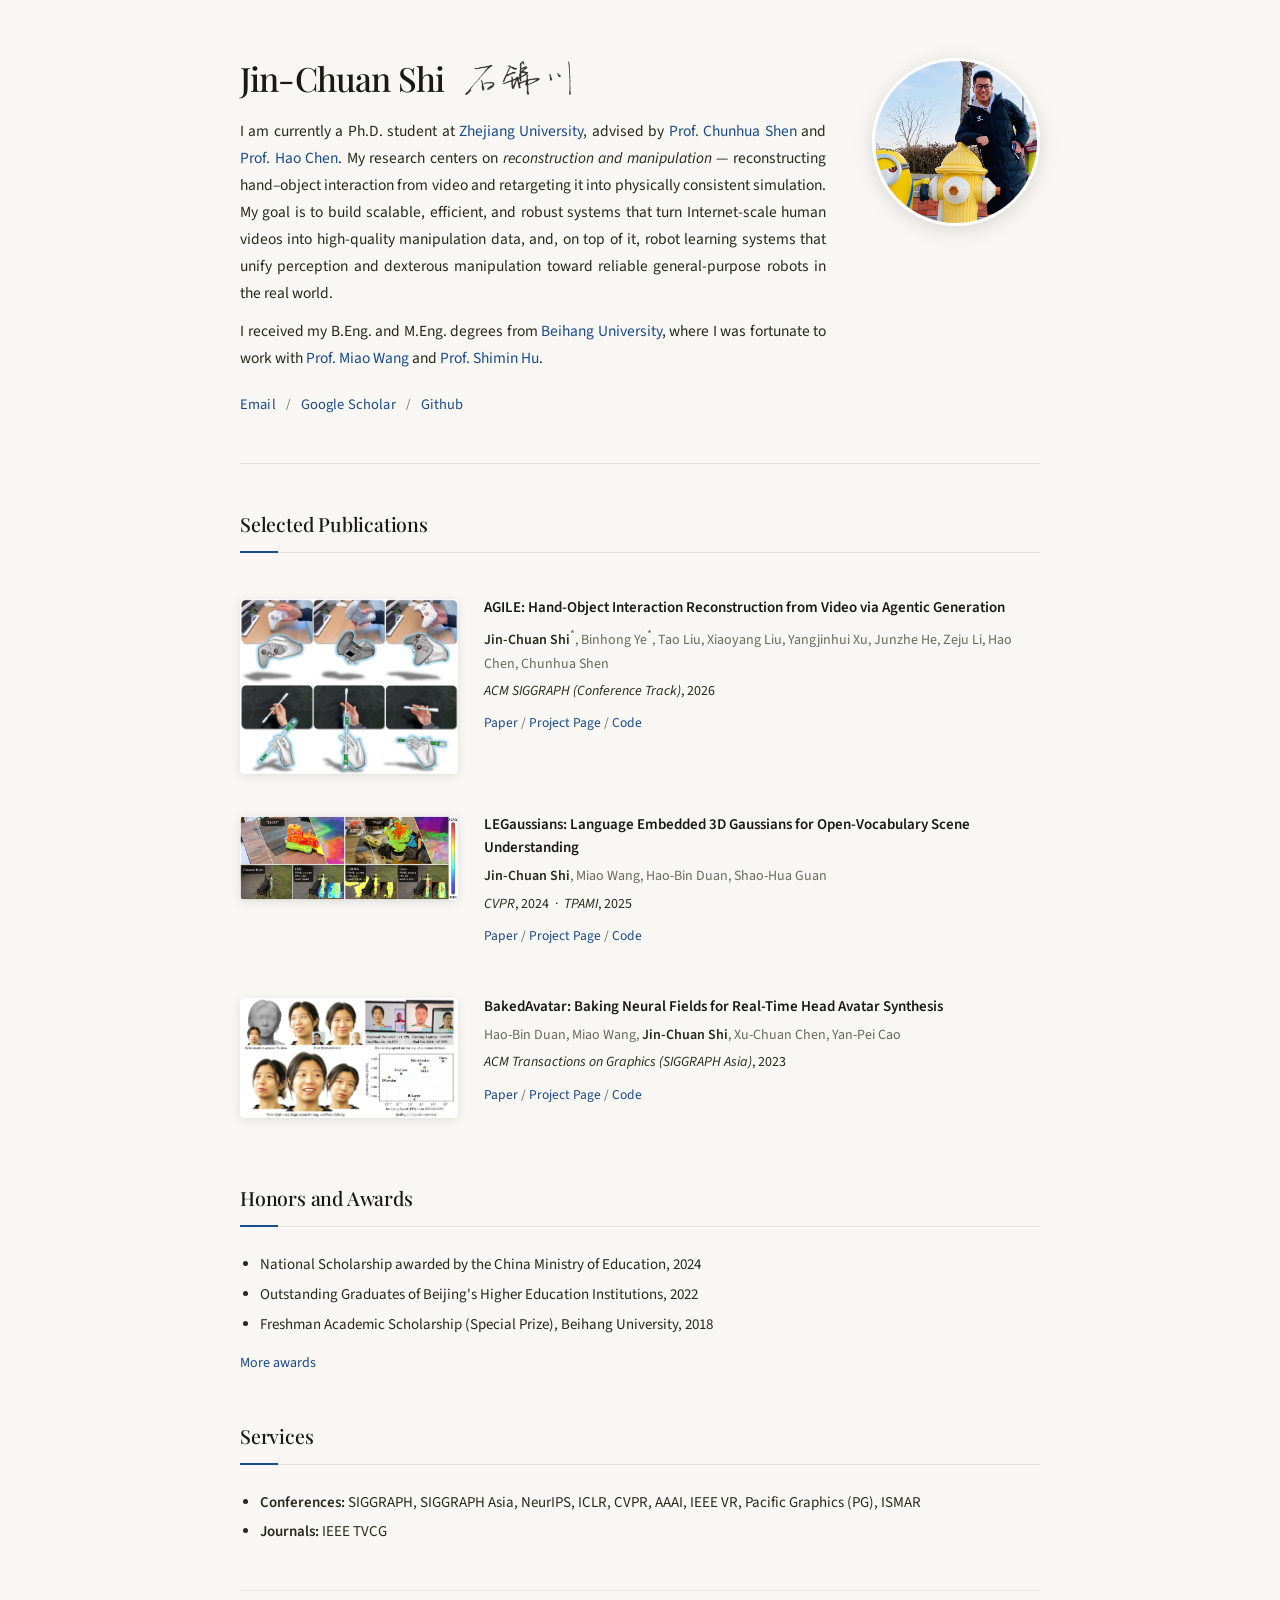
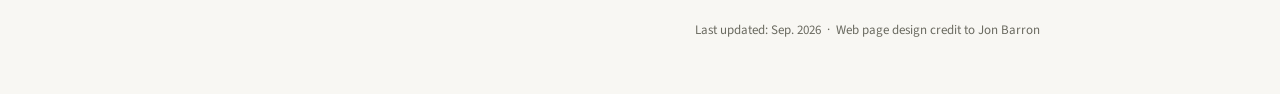
==== commit 35a1b1e1: "Remove CV link from homepage" ====
--- a/index.html
+++ b/index.html
@@ -47,8 +47,6 @@
           <a href="https://scholar.google.com/citations?user=N1Imm0oAAAAJ">Google Scholar</a>
           <span class="divider">/</span>
           <a href="https://github.com/Chuan-10">Github</a>
-          <span class="divider">/</span>
-          <a href="cv/cv.pdf">CV</a>
           <!-- <span class="divider">/</span>
           <a href="blog/index.html">Blog</a> -->
         </nav>
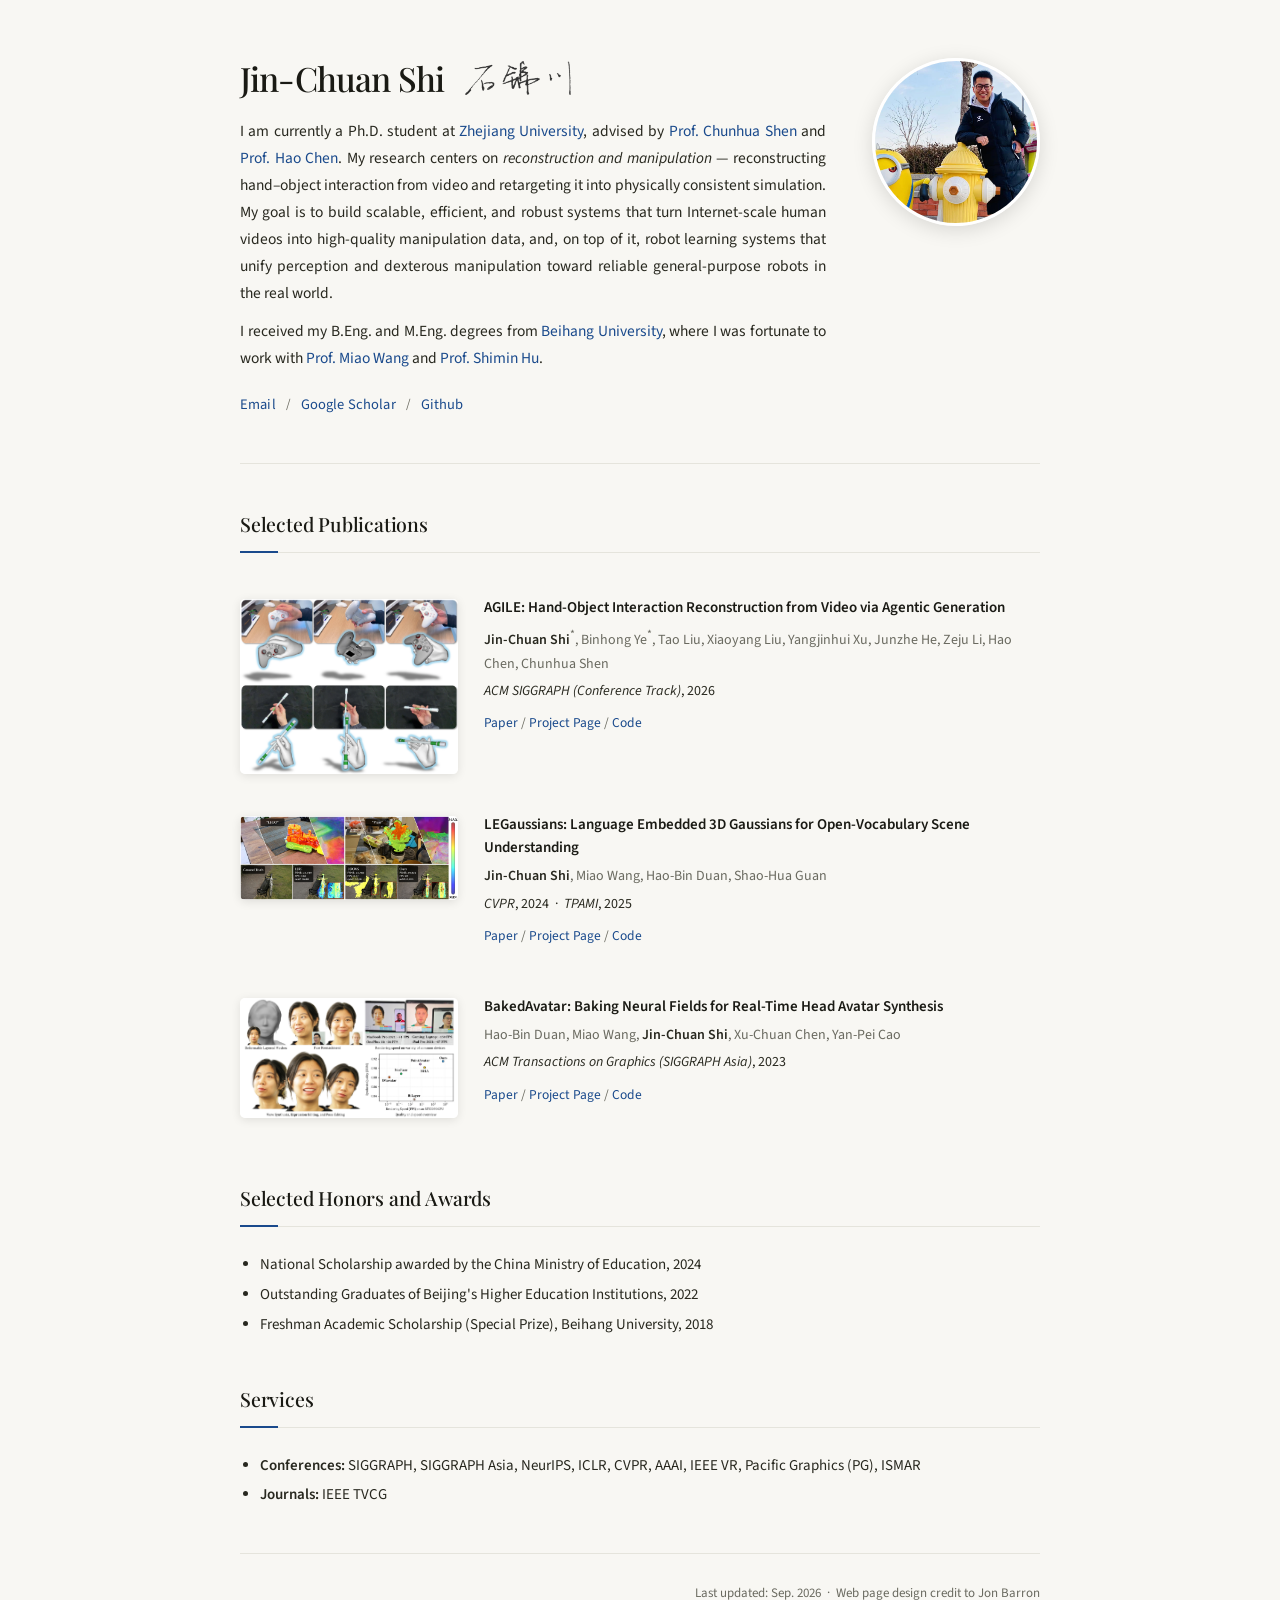
==== commit 4cf48c1c: "Update selected honors and remove CV" ====
--- a/index.html
+++ b/index.html
@@ -171,24 +171,14 @@
       </div>
     </section>
 
-    <!-- ③ HONORS AND AWARDS -->
+    <!-- ③ SELECTED HONORS AND AWARDS -->
     <section id="honors">
-      <h2 class="section-heading">Honors and Awards</h2>
+      <h2 class="section-heading">Selected Honors and Awards</h2>
       <ul class="simple-list">
         <li>National Scholarship awarded by the China Ministry of Education, 2024</li>
         <li>Outstanding Graduates of Beijing's Higher Education Institutions, 2022</li>
         <li>Freshman Academic Scholarship (Special Prize), Beihang University, 2018</li>
       </ul>
-      <details>
-        <summary>More awards</summary>
-        <ul class="simple-list details-list">
-          <li>Outstanding Graduate Student, Beihang University, 2024</li>
-          <li>Freshman Academic Scholarship, Beihang University, 2022</li>
-          <li>Outstanding Academic Scholarship, Beihang University, 2019, 2020, 2021, 2023</li>
-          <li>Outstanding Student Leader Award, Beihang University, 2019, 2020, 2021</li>
-          <li>Outstanding Social Work Scholarship, Beihang University, 2019, 2020, 2021</li>
-        </ul>
-      </details>
     </section>
 
     <!-- ⑤ SERVICES -->
--- a/stylesheet.css
+++ b/stylesheet.css
@@ -342,8 +342,6 @@
 details summary:hover { color: var(--link-hover); }
 details[open] summary { margin-bottom: 10px; }
 
-.details-list { margin-top: 8px; }
-
 /* ── FOOTER ── */
 footer {
   padding-top: 28px;
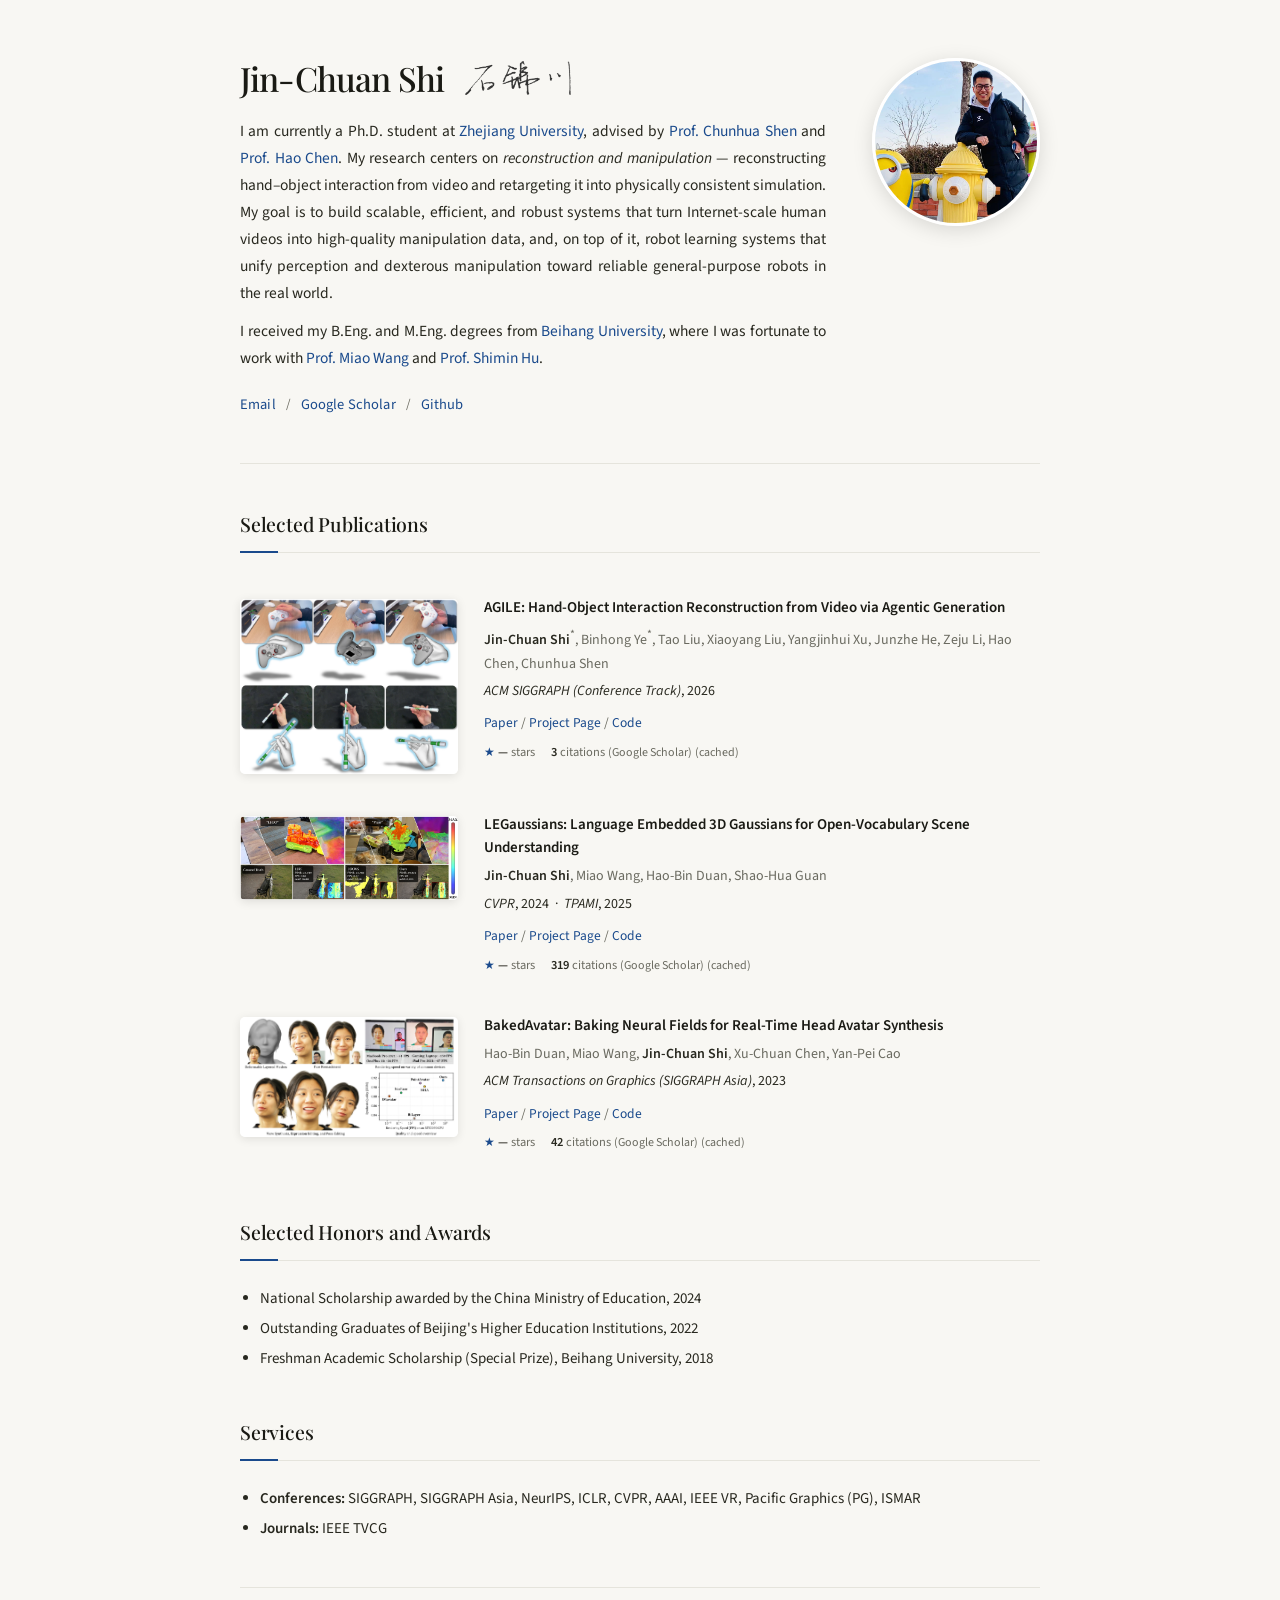
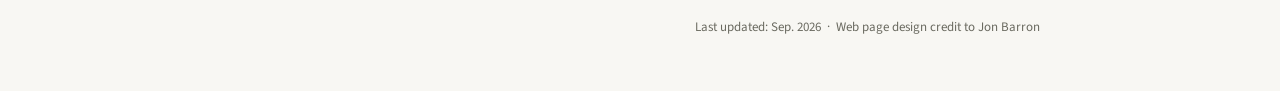
==== commit 84894473: "Add weekly Google Scholar citation metrics" ====
--- a/index.html
+++ b/index.html
@@ -11,6 +11,7 @@
   <link href="https://fonts.googleapis.com/css2?family=Playfair+Display:wght@400;500;600&family=Source+Sans+3:ital,wght@0,300;0,400;0,600;1,400&display=swap" rel="stylesheet">
   <link rel="stylesheet" type="text/css" href="stylesheet.css">
   <link rel="icon" href="img/jinchuan.jpg">
+  <script src="paper-metrics.js" defer></script>
 </head>
 
 <body>
@@ -91,6 +92,14 @@
               <a href="https://agile-hoi.github.io/">Project Page</a> /
               <a href="https://github.com/Chuan-10/AGILE">Code</a>
             </p>
+            <p class="paper-metrics" data-repo="Chuan-10/AGILE" data-works="ufrVoPGSRksC">
+              <a class="paper-metric" href="https://github.com/Chuan-10/AGILE/stargazers" data-stars title="GitHub stars">
+                <span class="star-icon" aria-hidden="true">★</span> <span class="metric-value" data-value>—</span> stars
+              </a>
+              <span class="paper-metric" data-citations title="Citations from Google Scholar">
+                <span class="metric-value" data-value>—</span> citations <span class="metric-source">(Google Scholar)</span>
+              </span>
+            </p>
           </div>
         </div>
         <script type="text/javascript">
@@ -125,6 +134,14 @@
               <a href="https://buaavrcg.github.io/LEGaussians/">Project Page</a> /
               <a href="https://github.com/Chuan-10/LEGaussians">Code</a>
             </p>
+            <p class="paper-metrics" data-repo="Chuan-10/LEGaussians" data-works="UeHWp8X0CEIC,Tyk-4Ss8FVUC" data-work-labels="CVPR,TPAMI">
+              <a class="paper-metric" href="https://github.com/Chuan-10/LEGaussians/stargazers" data-stars title="GitHub stars">
+                <span class="star-icon" aria-hidden="true">★</span> <span class="metric-value" data-value>—</span> stars
+              </a>
+              <span class="paper-metric" data-citations title="CVPR and TPAMI citations from Google Scholar">
+                <span class="metric-value" data-value>—</span> citations <span class="metric-source">(Google Scholar)</span>
+              </span>
+            </p>
           </div>
         </div>
         <script type="text/javascript">
@@ -160,6 +177,14 @@
               <a href="https://buaavrcg.github.io/BakedAvatar/">Project Page</a> /
               <a href="https://github.com/buaavrcg/BakedAvatar">Code</a>
             </p>
+            <p class="paper-metrics" data-repo="buaavrcg/BakedAvatar" data-works="qjMakFHDy7sC">
+              <a class="paper-metric" href="https://github.com/buaavrcg/BakedAvatar/stargazers" data-stars title="GitHub stars">
+                <span class="star-icon" aria-hidden="true">★</span> <span class="metric-value" data-value>—</span> stars
+              </a>
+              <span class="paper-metric" data-citations title="Citations from Google Scholar">
+                <span class="metric-value" data-value>—</span> citations <span class="metric-source">(Google Scholar)</span>
+              </span>
+            </p>
           </div>
         </div>
         <script type="text/javascript">
--- a/stylesheet.css
+++ b/stylesheet.css
@@ -254,6 +254,23 @@
 
 .paper-links a { font-size: 13.5px; }
 
+.paper-metrics {
+  display: flex;
+  flex-wrap: wrap;
+  gap: 4px 16px;
+  align-items: baseline;
+  color: var(--text-muted);
+  font-size: 12.5px;
+  line-height: 1.5;
+}
+
+.paper-metrics a { color: inherit; }
+.paper-metrics a:hover, .paper-metrics a:focus { color: var(--link-hover); }
+.metric-value { color: var(--text); font-weight: 600; }
+.star-icon { color: var(--accent); font-size: 12px; }
+.metric-source { font-size: 12px; }
+.paper-metric[data-stale="true"]::after { content: ' (cached)'; font-size: 12px; }
+
 .paper-abstract {
   font-size: 13.5px;
   color: var(--text-muted);
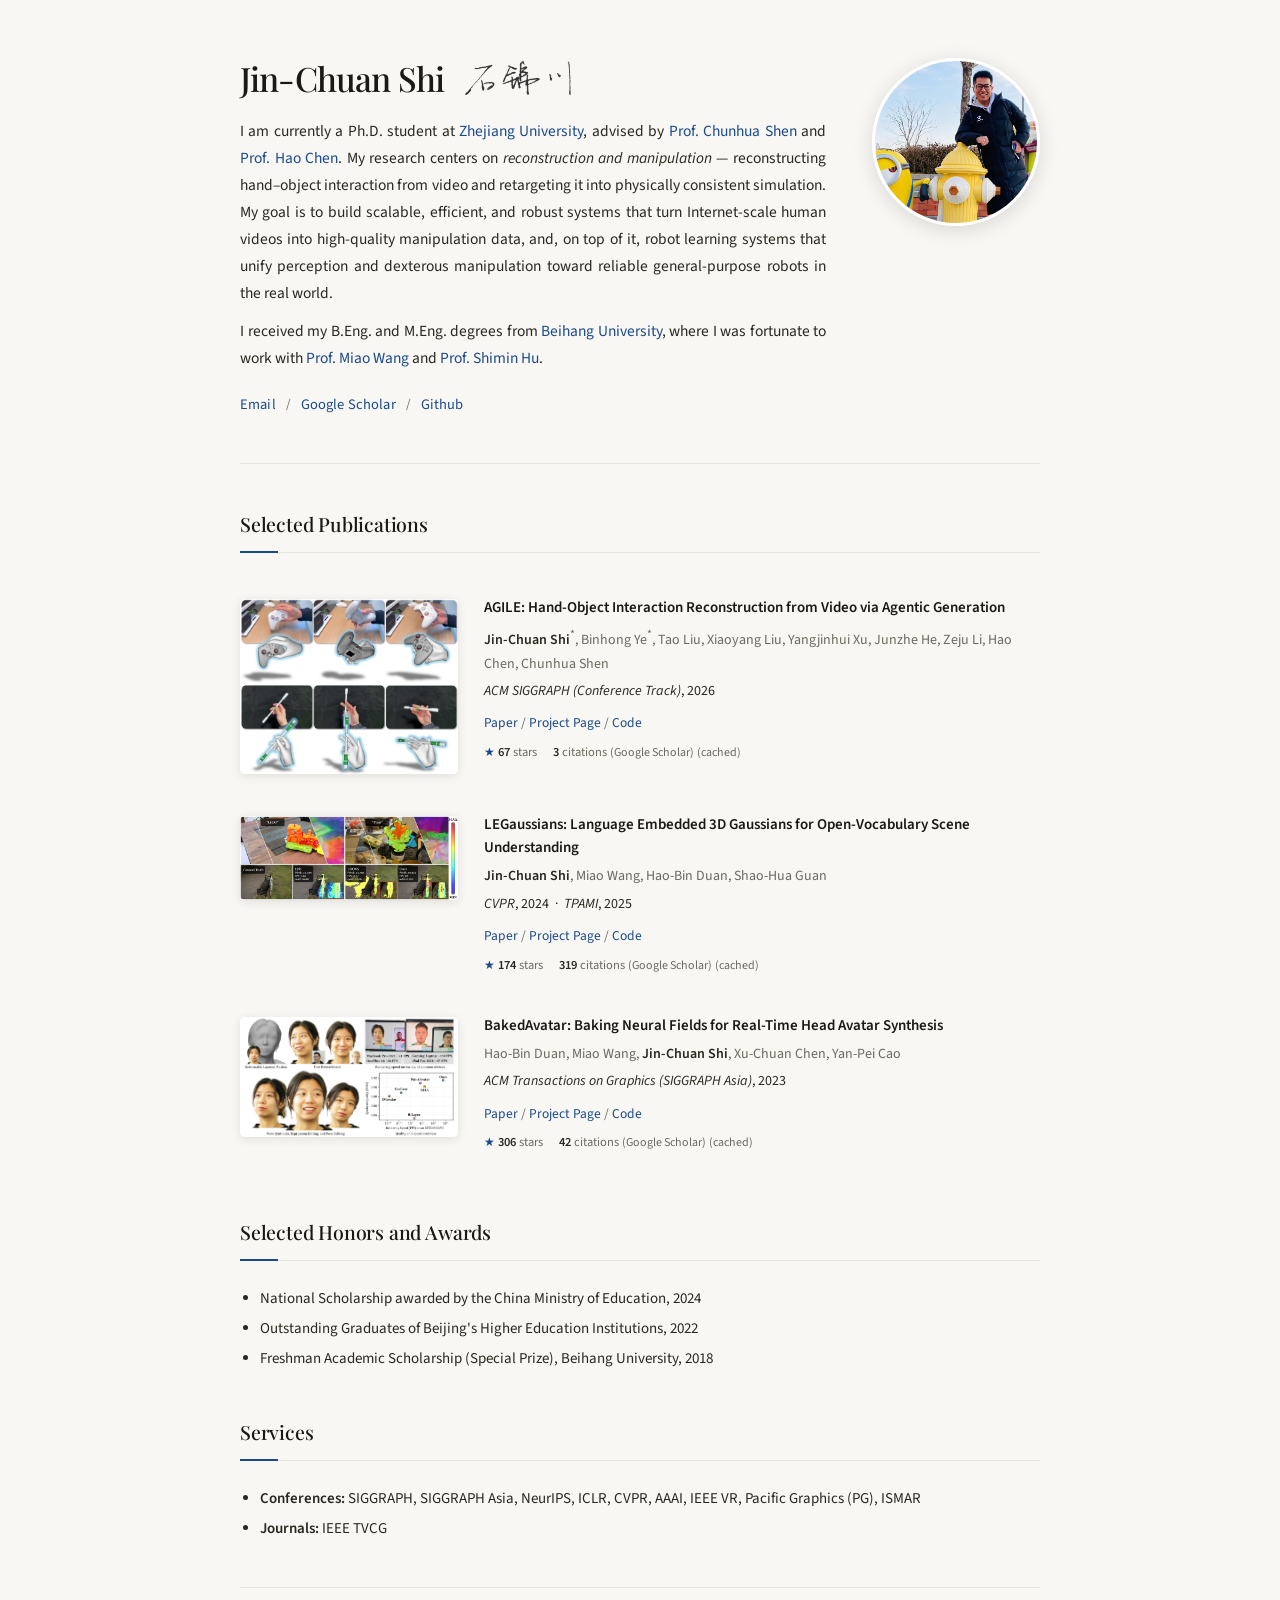
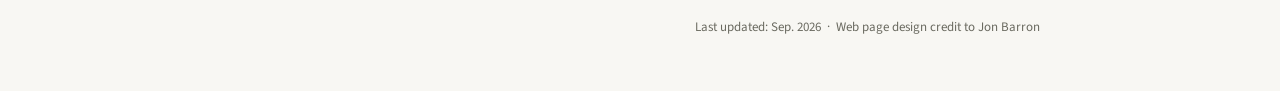
==== commit e07b04f2: "Publish weekly GitHub star counts" ====
--- a/index.html
+++ b/index.html
@@ -11,7 +11,7 @@
   <link href="https://fonts.googleapis.com/css2?family=Playfair+Display:wght@400;500;600&family=Source+Sans+3:ital,wght@0,300;0,400;0,600;1,400&display=swap" rel="stylesheet">
   <link rel="stylesheet" type="text/css" href="stylesheet.css">
   <link rel="icon" href="img/jinchuan.jpg">
-  <script src="paper-metrics.js" defer></script>
+  <script src="paper-metrics.js?v=weekly-stars" defer></script>
 </head>
 
 <body>
@@ -93,8 +93,8 @@
               <a href="https://github.com/Chuan-10/AGILE">Code</a>
             </p>
             <p class="paper-metrics" data-repo="Chuan-10/AGILE" data-works="ufrVoPGSRksC">
-              <a class="paper-metric" href="https://github.com/Chuan-10/AGILE/stargazers" data-stars title="GitHub stars">
-                <span class="star-icon" aria-hidden="true">★</span> <span class="metric-value" data-value>—</span> stars
+              <a class="paper-metric" href="https://github.com/Chuan-10/AGILE/stargazers" data-stars title="GitHub stars, updated weekly">
+                <span class="star-icon" aria-hidden="true">★</span> <span class="metric-value" data-value>67</span> stars
               </a>
               <span class="paper-metric" data-citations title="Citations from Google Scholar">
                 <span class="metric-value" data-value>—</span> citations <span class="metric-source">(Google Scholar)</span>
@@ -135,8 +135,8 @@
               <a href="https://github.com/Chuan-10/LEGaussians">Code</a>
             </p>
             <p class="paper-metrics" data-repo="Chuan-10/LEGaussians" data-works="UeHWp8X0CEIC,Tyk-4Ss8FVUC" data-work-labels="CVPR,TPAMI">
-              <a class="paper-metric" href="https://github.com/Chuan-10/LEGaussians/stargazers" data-stars title="GitHub stars">
-                <span class="star-icon" aria-hidden="true">★</span> <span class="metric-value" data-value>—</span> stars
+              <a class="paper-metric" href="https://github.com/Chuan-10/LEGaussians/stargazers" data-stars title="GitHub stars, updated weekly">
+                <span class="star-icon" aria-hidden="true">★</span> <span class="metric-value" data-value>174</span> stars
               </a>
               <span class="paper-metric" data-citations title="CVPR and TPAMI citations from Google Scholar">
                 <span class="metric-value" data-value>—</span> citations <span class="metric-source">(Google Scholar)</span>
@@ -178,8 +178,8 @@
               <a href="https://github.com/buaavrcg/BakedAvatar">Code</a>
             </p>
             <p class="paper-metrics" data-repo="buaavrcg/BakedAvatar" data-works="qjMakFHDy7sC">
-              <a class="paper-metric" href="https://github.com/buaavrcg/BakedAvatar/stargazers" data-stars title="GitHub stars">
-                <span class="star-icon" aria-hidden="true">★</span> <span class="metric-value" data-value>—</span> stars
+              <a class="paper-metric" href="https://github.com/buaavrcg/BakedAvatar/stargazers" data-stars title="GitHub stars, updated weekly">
+                <span class="star-icon" aria-hidden="true">★</span> <span class="metric-value" data-value>306</span> stars
               </a>
               <span class="paper-metric" data-citations title="Citations from Google Scholar">
                 <span class="metric-value" data-value>—</span> citations <span class="metric-source">(Google Scholar)</span>
